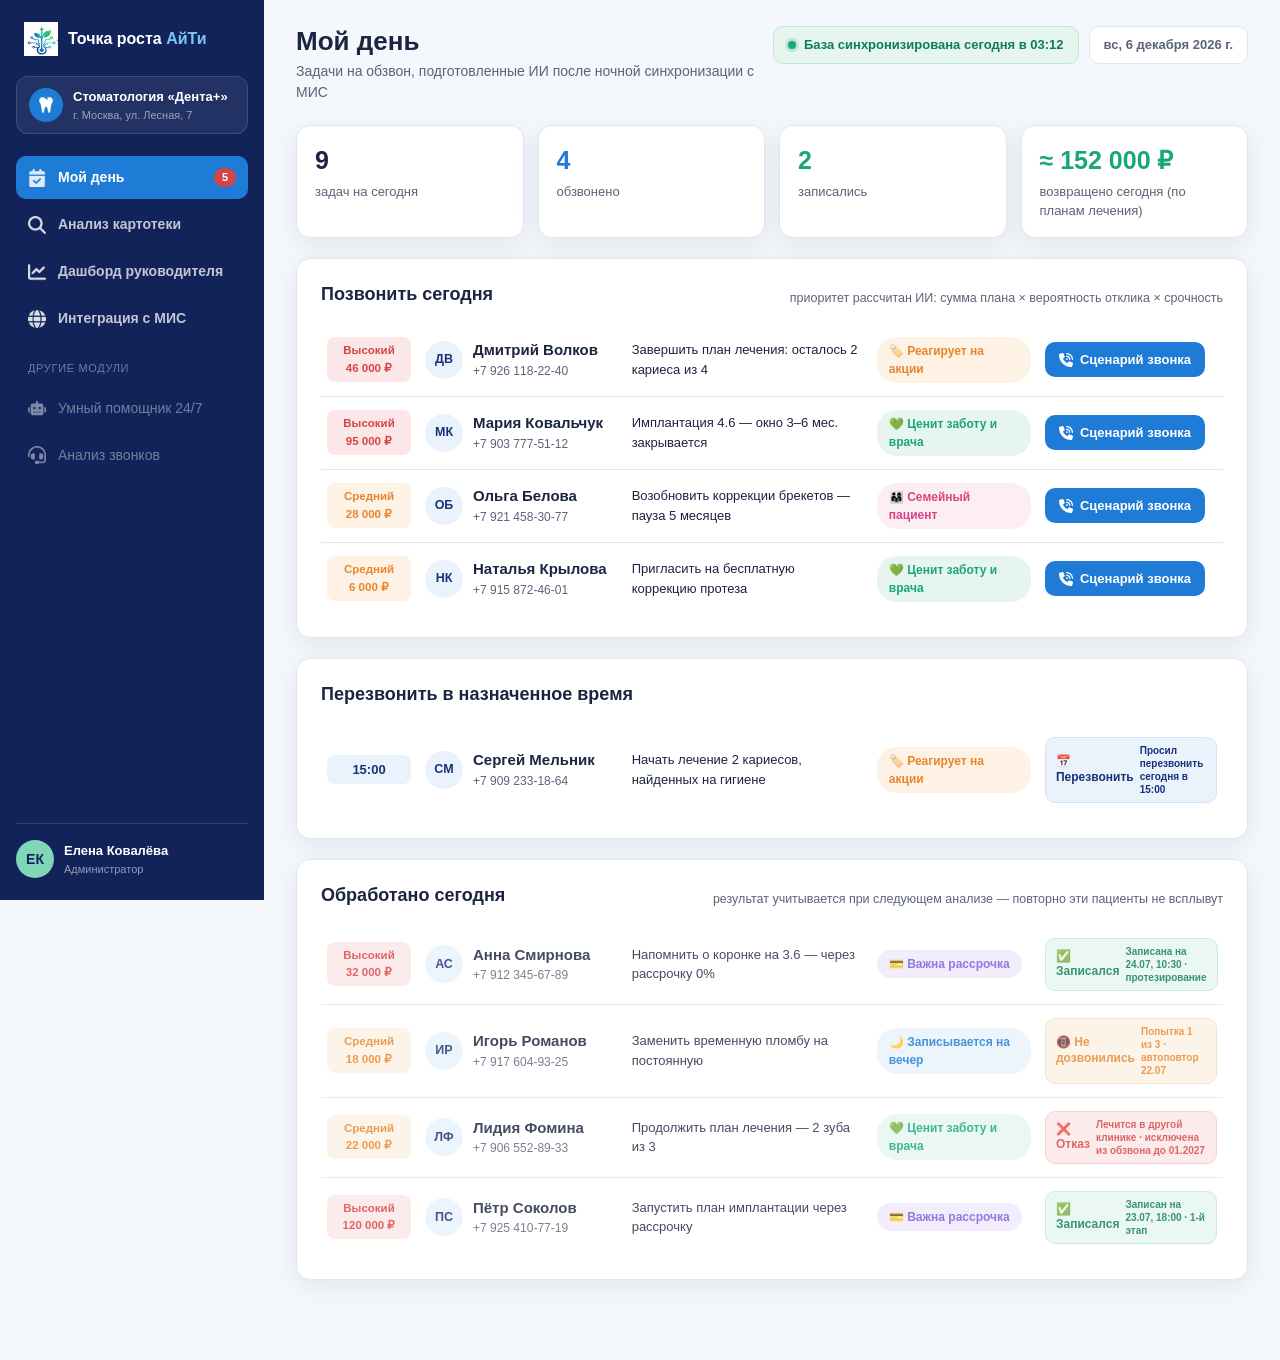
==== app.html @ 170659ac "ИИ-куратор: 4 экрана, сценарий звонка и учёт результатов контакта - «Мой день»: задачи на обзвон для" ====
<!DOCTYPE html>
<html lang="ru">
<head>
<meta charset="UTF-8">
<meta name="viewport" content="width=device-width, initial-scale=1.0">
<title>Точка роста АйТи — ИИ-куратор</title>
<link rel="icon" href="assets/favicon.png">
<link rel="stylesheet" href="css/app.css?v=2">
</head>
<body>

<div class="app">

  <!-- ============ Сайдбар ============ -->
  <aside class="sidebar">
    <div class="side-logo">
      <img src="assets/logo-mark.png" alt="">
      <span>Точка роста <b>АйТи</b></span>
    </div>

    <div class="clinic-chip">
      <span class="clinic-ico"><img src="assets/icons/tooth.png" alt=""></span>
      <div>
        <div class="clinic-name">Стоматология «Дента+»</div>
        <div class="clinic-sub">г. Москва, ул. Лесная, 7</div>
      </div>
    </div>

    <nav class="side-nav">
      <a href="#" class="side-link active" data-screen="day">
        <img src="assets/icons/calendar2.png" alt="">
        <span>Мой день</span>
        <b class="side-count" id="navTaskCount">8</b>
      </a>
      <a href="#" class="side-link" data-screen="analyze">
        <img src="assets/icons/search.png" alt="">
        <span>Анализ картотеки</span>
      </a>
      <a href="#" class="side-link" data-screen="manager">
        <img src="assets/icons/chart.png" alt="">
        <span>Дашборд руководителя</span>
      </a>
      <a href="#" class="side-link" data-screen="integration">
        <img src="assets/icons/globe.png" alt="">
        <span>Интеграция с МИС</span>
      </a>

      <div class="side-divider">Другие модули</div>
      <a href="#" class="side-link side-link-dim">
        <img src="assets/icons/robot.png" alt="">
        <span>Умный помощник 24/7</span>
      </a>
      <a href="#" class="side-link side-link-dim">
        <img src="assets/icons/headset.png" alt="">
        <span>Анализ звонков</span>
      </a>
    </nav>

    <div class="side-user">
      <div class="side-avatar">ЕК</div>
      <div>
        <div class="side-user-name">Елена Ковалёва</div>
        <div class="side-user-role">Администратор</div>
      </div>
    </div>
  </aside>

  <!-- ============ Основная область ============ -->
  <main class="main">

    <!-- ======== ЭКРАН 1. Мой день ======== -->
    <section class="screen" id="screen-day">
      <header class="topbar">
        <div>
          <h1>Мой день</h1>
          <p class="topbar-sub">Задачи на обзвон, подготовленные ИИ после ночной синхронизации с МИС</p>
        </div>
        <div class="topbar-right">
          <div class="sync-chip"><span class="sync-dot"></span>База синхронизирована сегодня в 03:12</div>
          <div class="topbar-date" id="todayLabel"></div>
        </div>
      </header>

      <div class="stats-row">
        <div class="stat-card">
          <div class="stat-num">9</div>
          <div class="stat-label">задач на сегодня</div>
        </div>
        <div class="stat-card stat-blue">
          <div class="stat-num" id="statCalled">4</div>
          <div class="stat-label">обзвонено</div>
        </div>
        <div class="stat-card stat-green">
          <div class="stat-num" id="statBooked">2</div>
          <div class="stat-label">записались</div>
        </div>
        <div class="stat-card stat-green">
          <div class="stat-num" id="statMoney">≈ 152 000 ₽</div>
          <div class="stat-label">возвращено сегодня (по планам лечения)</div>
        </div>
      </div>

      <div class="panel">
        <div class="panel-head panel-head-split">
          <h2>Позвонить сегодня</h2>
          <span class="panel-note">приоритет рассчитан ИИ: сумма плана × вероятность отклика × срочность</span>
        </div>
        <div class="task-list" id="taskListPending"></div>
      </div>

      <div class="panel">
        <div class="panel-head"><h2>Перезвонить в назначенное время</h2></div>
        <div class="task-list" id="taskListCallback"></div>
      </div>

      <div class="panel">
        <div class="panel-head panel-head-split">
          <h2>Обработано сегодня</h2>
          <span class="panel-note">результат учитывается при следующем анализе — повторно эти пациенты не всплывут</span>
        </div>
        <div class="task-list" id="taskListDone"></div>
      </div>
    </section>

    <!-- ======== ЭКРАН 2. Анализ картотеки ======== -->
    <section class="screen hidden" id="screen-analyze">
      <header class="topbar">
        <div>
          <h1>Анализ картотеки</h1>
          <p class="topbar-sub">ИИ получает данные из МИС по API и сам находит, кого вернуть в клинику</p>
        </div>
        <div class="topbar-right">
          <div class="sync-chip"><span class="sync-dot"></span>Синхронизировано в 03:12 · 4 812 пациентов</div>
        </div>
      </header>

      <div class="auto-note">
        <img src="assets/icons/brain.png" alt="">
        <div>
          <b>Автоанализ выполнен сегодня в 03:14</b> — после каждой синхронизации ИИ анализирует базу сам,
          без куратора. Пациенты, с которыми уже связались, исключены из повторного анализа.
        </div>
      </div>

      <!-- ручной анализ за период -->
      <section class="panel period-panel" id="periodPanel">
        <div class="panel-head">
          <h2>Ручной анализ за период</h2>
        </div>
        <div class="period-row">
          <label class="date-field">
            <span>С даты</span>
            <input type="date" id="dateFrom" value="2026-01-01">
          </label>
          <label class="date-field">
            <span>По дату</span>
            <input type="date" id="dateTo" value="2026-06-30">
          </label>
          <div class="preset-row">
            <button class="preset" data-months="1">Месяц</button>
            <button class="preset" data-months="3">Квартал</button>
            <button class="preset active" data-months="6">Полгода</button>
          </div>
          <button class="btn-primary" id="btnAnalyze">
            <img src="assets/icons/brain.png" alt="">
            Проанализировать
          </button>
        </div>
      </section>

      <!-- анимация анализа -->
      <section class="panel analyze-panel hidden" id="analyzePanel">
        <div class="analyze-inner">
          <div class="pulse-ring"><img src="assets/icons/brain.png" alt=""></div>
          <h2>ИИ анализирует картотеку…</h2>
          <div class="progress"><div class="progress-fill" id="progressFill"></div></div>
          <div class="analyze-log" id="analyzeLog"></div>
        </div>
      </section>

      <!-- результаты -->
      <section class="results" id="resultsPanel">
        <div class="stats-row">
          <div class="stat-card">
            <div class="stat-num">248</div>
            <div class="stat-label">пациентов за период</div>
          </div>
          <div class="stat-card stat-green">
            <div class="stat-num">217</div>
            <div class="stat-label">лечение завершено</div>
          </div>
          <div class="stat-card stat-red">
            <div class="stat-num">31</div>
            <div class="stat-label">лечение не закончено</div>
          </div>
          <div class="stat-card stat-blue">
            <div class="stat-num">≈ 1,4 млн ₽</div>
            <div class="stat-label">потенциальная выручка от возврата</div>
          </div>
        </div>

        <div class="panel list-panel">
          <div class="panel-head panel-head-split">
            <div><h2>Пациенты с незаконченным лечением</h2></div>
            <div class="list-tabs">
              <button class="tab active">Требуют возврата <b>31</b></button>
              <button class="tab">В работе <b>4</b></button>
              <button class="tab">Завершили лечение <b>217</b></button>
            </div>
          </div>
          <div class="patient-list" id="patientList"></div>
          <button class="btn-ghost show-more">Показать ещё 22 пациента</button>
        </div>
      </section>
    </section>

    <!-- ======== ЭКРАН 3. Дашборд руководителя ======== -->
    <section class="screen hidden" id="screen-manager">
      <header class="topbar">
        <div>
          <h1>Дашборд руководителя</h1>
          <p class="topbar-sub">Эффективность возврата пациентов — июль 2026</p>
        </div>
        <div class="topbar-right"><div class="topbar-date">июль 2026</div></div>
      </header>

      <div class="stats-row">
        <div class="stat-card stat-green">
          <div class="stat-num">28</div>
          <div class="stat-label">пациентов возвращено за месяц</div>
        </div>
        <div class="stat-card stat-blue">
          <div class="stat-num">1 240 000 ₽</div>
          <div class="stat-label">возвращённая выручка</div>
        </div>
        <div class="stat-card">
          <div class="stat-num">34%</div>
          <div class="stat-label">конверсия обзвона в запись</div>
        </div>
        <div class="stat-card stat-green">
          <div class="stat-num">≈ 93 000 ₽/мес</div>
          <div class="stat-label">экономия на кураторе</div>
        </div>
      </div>

      <div class="two-col">
        <div class="panel">
          <div class="panel-head"><h2>Возвращённая выручка по месяцам, тыс ₽</h2></div>
          <div class="bar-chart" id="revChart"></div>
        </div>
        <div class="panel">
          <div class="panel-head"><h2>Причины отказов</h2></div>
          <div class="hbar-chart" id="refuseChart"></div>
        </div>
      </div>

      <div class="panel">
        <div class="panel-head"><h2>Администраторы</h2></div>
        <table class="admin-table">
          <thead>
            <tr><th>Администратор</th><th>Звонков</th><th>Дозвон</th><th>Записей</th><th>Конверсия</th><th>Возвращённая выручка</th></tr>
          </thead>
          <tbody>
            <tr><td><span class="mini-avatar">ЕК</span>Елена Ковалёва</td><td>96</td><td>71%</td><td>34</td><td>35%</td><td>640 000 ₽</td></tr>
            <tr><td><span class="mini-avatar mini-avatar2">ИС</span>Ирина Соловьёва</td><td>88</td><td>66%</td><td>27</td><td>31%</td><td>600 000 ₽</td></tr>
          </tbody>
        </table>
      </div>

      <div class="economy-banner">
        <div class="economy-title">Экономика: ИИ-куратор вместо куратора в штате</div>
        <div class="economy-cols">
          <div class="economy-col">
            <div class="economy-label">Куратор в штате</div>
            <div class="economy-val">≈ 80–95 тыс ₽/мес</div>
            <div class="economy-sub">+ налоги, обучение, отпуска, контроль качества</div>
          </div>
          <div class="economy-arrow">→</div>
          <div class="economy-col">
            <div class="economy-label">ИИ-куратор «Точка роста»</div>
            <div class="economy-val">включён в подписку</div>
            <div class="economy-sub">анализирует всю базу каждую ночь, не болеет и не увольняется</div>
          </div>
          <div class="economy-total">
            <div class="economy-label">Экономия</div>
            <div class="economy-val big">≈ 1,1 млн ₽/год</div>
          </div>
        </div>
      </div>
    </section>

    <!-- ======== ЭКРАН 4. Интеграция с МИС ======== -->
    <section class="screen hidden" id="screen-integration">
      <header class="topbar">
        <div>
          <h1>Интеграция с МИС</h1>
          <p class="topbar-sub">Система получает данные из базы клиники по API — ничего не нужно вводить вручную</p>
        </div>
      </header>

      <div class="panel">
        <div class="integration-head">
          <div class="int-sys">
            <div class="int-logo">МИС</div>
            <div>
              <div class="int-name">IDENT · подключение по API</div>
              <div class="int-sub">чтение: пациенты, планы лечения, визиты, оплаты, звонки</div>
            </div>
          </div>
          <div class="int-status"><span class="sync-dot"></span>Подключено</div>
          <button class="btn-primary" id="btnSync"><img src="assets/icons/bolt.png" alt="">Синхронизировать сейчас</button>
        </div>

        <div class="int-grid">
          <div class="int-cell"><div class="int-num">4 812</div><div class="int-label">пациентов</div></div>
          <div class="int-cell"><div class="int-num">3 105</div><div class="int-label">планов лечения</div></div>
          <div class="int-cell"><div class="int-num">28 340</div><div class="int-label">визитов</div></div>
          <div class="int-cell"><div class="int-num">21 730</div><div class="int-label">оплат</div></div>
          <div class="int-cell"><div class="int-num">9 480</div><div class="int-label">звонков и обращений</div></div>
        </div>

        <div class="int-settings">
          <div class="int-setting"><b>Расписание синхронизации:</b> ежедневно в 03:00</div>
          <div class="int-setting"><b>Автоанализ после синхронизации:</b> <span class="toggle on">вкл</span></div>
          <div class="int-setting"><b>Хранение данных:</b> сервер клиники, данные не покидают контур</div>
        </div>
      </div>

      <div class="panel">
        <div class="panel-head"><h2>Журнал синхронизаций</h2></div>
        <table class="admin-table log-table">
          <thead><tr><th>Дата</th><th>Результат</th><th>Изменений</th><th>Автоанализ</th></tr></thead>
          <tbody id="syncLog">
            <tr><td>20.07.2026 03:12</td><td><span class="ok-chip">успешно</span></td><td>132 обновления</td><td>12 новых задач</td></tr>
            <tr><td>19.07.2026 03:09</td><td><span class="ok-chip">успешно</span></td><td>97 обновлений</td><td>9 новых задач</td></tr>
            <tr><td>18.07.2026 03:11</td><td><span class="ok-chip">успешно</span></td><td>145 обновлений</td><td>14 новых задач</td></tr>
            <tr><td>17.07.2026 03:08</td><td><span class="ok-chip">успешно</span></td><td>88 обновлений</td><td>7 новых задач</td></tr>
          </tbody>
        </table>
      </div>
    </section>

  </main>

  <!-- ============ Карточка пациента ============ -->
  <div class="drawer-backdrop hidden" id="drawerBackdrop"></div>
  <aside class="drawer hidden" id="drawer">
    <button class="drawer-close" id="drawerClose">✕</button>

    <div class="drawer-head">
      <div class="p-avatar big" id="dAvatar">АС</div>
      <div>
        <h2 id="dName">—</h2>
        <div class="drawer-phone" id="dPhone">—</div>
      </div>
    </div>

    <div class="drawer-section">
      <h3><img src="assets/icons/doc.png" alt="" class="ico-mini">Незаконченное лечение</h3>
      <div class="treat-box" id="dTreat"></div>
    </div>

    <div class="drawer-section">
      <h3><img src="assets/icons/calendar.png" alt="" class="ico-mini">История визитов</h3>
      <ul class="visit-list" id="dVisits"></ul>
    </div>

    <div class="drawer-section">
      <h3><img src="assets/icons/brain.png" alt="" class="ico-mini">Инсайт ИИ: на что реагирует пациент</h3>
      <div class="insight-box" id="dInsight"></div>
    </div>

    <div class="drawer-section">
      <h3><img src="assets/icons/phone.png" alt="" class="ico-mini">Сценарий звонка</h3>
      <div class="script-box" id="dScript"></div>
    </div>

    <div class="drawer-section">
      <h3><img src="assets/icons/check.png" alt="" class="ico-mini">Итог звонка</h3>
      <div class="outcome-box">
        <div class="outcome-btns" id="outcomeBtns">
          <button class="outcome-btn" data-oc="booked">✅ Записался</button>
          <button class="outcome-btn" data-oc="callback">📅 Перезвонить позже</button>
          <button class="outcome-btn" data-oc="noanswer">📵 Не дозвонились</button>
          <button class="outcome-btn" data-oc="refused">❌ Отказ</button>
          <button class="outcome-btn" data-oc="wrong">⚠️ Неверный номер</button>
        </div>
        <textarea class="outcome-comment" id="outcomeComment" rows="2"
          placeholder="Комментарий к звонку — ИИ учтёт его при следующем контакте"></textarea>
        <button class="btn-primary btn-save" id="btnSaveOutcome">Сохранить результат</button>
        <div class="sent-note hidden" id="sentNote">
          <img src="assets/icons/check.png" alt="">
          Результат сохранён. При следующем анализе пациент не будет предложен повторно.
        </div>
      </div>
    </div>
  </aside>

<script src="js/app.js?v=2"></script>
</body>
</html>
---- css/app.css ----
/* ============ Точка роста АйТи — интерфейс приложения (ИИ-куратор) ============ */
:root {
  --navy-deep: #12235a;
  --ink: #1b2440;
  --ink-soft: #5a6478;
  --blue: #1e7bd6;
  --blue-deep: #1a317a;
  --green: #18a67a;
  --mint: #7fd6b8;
  --sky: #7fc4f8;
  --bg: #f4f7fb;
  --tint: #eaf3fc;
  --card: #ffffff;
  --line: #e1e7f0;
  --red: #d64545;
  --red-bg: #fbe7e7;
  --orange: #e8862e;
  --orange-bg: #fdf2e4;
  --violet: #7a5bd6;
  --violet-bg: #efeafc;
  --shadow: 0 6px 24px rgba(18, 35, 90, .08);
  --radius: 14px;
}

* { margin: 0; padding: 0; box-sizing: border-box; }

body {
  font-family: Arial, "Helvetica Neue", Helvetica, sans-serif;
  color: var(--ink);
  background: var(--bg);
  line-height: 1.5;
}

.hidden { display: none !important; }

.app { display: flex; min-height: 100vh; }

/* ---------- Сайдбар ---------- */
.sidebar {
  width: 264px; flex-shrink: 0;
  background: var(--navy-deep);
  color: #fff;
  display: flex; flex-direction: column;
  padding: 22px 16px;
  position: sticky; top: 0; height: 100vh;
}
.side-logo { display: flex; align-items: center; gap: 10px; padding: 0 8px 20px; }
.side-logo img { width: 34px; height: 34px; }
.side-logo span { font-size: 16px; font-weight: 700; }
.side-logo b { color: var(--sky); }

.clinic-chip {
  display: flex; gap: 10px; align-items: center;
  background: rgba(255,255,255,.07);
  border: 1px solid rgba(255,255,255,.12);
  border-radius: 12px; padding: 10px 12px; margin-bottom: 22px;
}
.clinic-ico {
  width: 34px; height: 34px; border-radius: 50%; background: var(--blue);
  display: flex; align-items: center; justify-content: center; flex-shrink: 0;
}
.clinic-ico img { width: 18px; height: 18px; }
.clinic-name { font-size: 13px; font-weight: 700; }
.clinic-sub { font-size: 11px; color: rgba(255,255,255,.55); }

.side-nav { display: flex; flex-direction: column; gap: 4px; flex: 1; }
.side-link {
  display: flex; align-items: center; gap: 12px;
  color: rgba(255,255,255,.75); text-decoration: none;
  font-size: 14px; font-weight: 700;
  padding: 11px 12px; border-radius: 10px;
}
.side-link img { width: 18px; height: 18px; opacity: .85; }
.side-link:hover { background: rgba(255,255,255,.08); color: #fff; }
.side-link.active { background: var(--blue); color: #fff; }
.side-link-dim { opacity: .55; font-weight: 400; }
.side-count {
  margin-left: auto; background: var(--red); color: #fff;
  font-size: 11px; border-radius: 20px; padding: 1px 8px;
}
.side-divider {
  font-size: 11px; text-transform: uppercase; letter-spacing: .06em;
  color: rgba(255,255,255,.4); padding: 16px 12px 6px;
}

.side-user {
  display: flex; align-items: center; gap: 10px;
  border-top: 1px solid rgba(255,255,255,.12);
  padding-top: 16px; margin-top: 16px;
}
.side-avatar {
  width: 38px; height: 38px; border-radius: 50%;
  background: var(--mint); color: var(--navy-deep);
  display: flex; align-items: center; justify-content: center;
  font-weight: 700; font-size: 14px;
}
.side-user-name { font-size: 13px; font-weight: 700; }
.side-user-role { font-size: 11px; color: rgba(255,255,255,.55); }

/* ---------- Основная область ---------- */
.main { flex: 1; padding: 26px 32px 60px; max-width: 1200px; }

.topbar { display: flex; justify-content: space-between; align-items: flex-start; margin-bottom: 22px; gap: 14px; }
.topbar h1 { font-size: 26px; line-height: 1.2; }
.topbar-sub { color: var(--ink-soft); font-size: 14px; margin-top: 4px; }
.topbar-right { display: flex; gap: 10px; align-items: center; flex-shrink: 0; }
.topbar-date {
  background: var(--card); border: 1px solid var(--line); border-radius: 10px;
  padding: 8px 14px; font-size: 13px; font-weight: 700; color: var(--ink-soft);
}
.sync-chip {
  display: flex; align-items: center; gap: 8px;
  background: #e6f6ef; border: 1px solid #bfe6d6; color: #0e7c59;
  border-radius: 10px; padding: 8px 14px; font-size: 13px; font-weight: 700;
}
.sync-dot {
  width: 8px; height: 8px; border-radius: 50%; background: var(--green);
  box-shadow: 0 0 0 3px rgba(24,166,122,.2);
}

.panel {
  background: var(--card); border: 1px solid var(--line);
  border-radius: var(--radius); box-shadow: var(--shadow);
  padding: 22px 24px; margin-bottom: 20px;
}
.panel-head { margin-bottom: 16px; }
.panel-head h2 { font-size: 18px; display: inline-block; }
.panel-head-split { display: flex; justify-content: space-between; align-items: flex-end; flex-wrap: wrap; gap: 12px; }
.panel-note { font-size: 12.5px; color: var(--ink-soft); }

.auto-note {
  display: flex; gap: 12px; align-items: flex-start;
  background: var(--tint); border: 1px solid #cfe4f8; border-radius: var(--radius);
  padding: 14px 18px; margin-bottom: 20px; font-size: 14px;
}
.auto-note img {
  width: 30px; height: 30px; padding: 6px; border-radius: 50%; background: var(--blue); flex-shrink: 0;
}

/* период */
.period-row { display: flex; align-items: flex-end; gap: 16px; flex-wrap: wrap; }
.date-field { display: flex; flex-direction: column; gap: 6px; font-size: 12px; font-weight: 700; color: var(--ink-soft); }
.date-field input {
  font-family: inherit; font-size: 15px; color: var(--ink);
  border: 1px solid var(--line); border-radius: 10px;
  padding: 10px 14px; background: var(--bg);
}
.date-field input:focus { outline: 2px solid var(--sky); }
.preset-row { display: flex; gap: 8px; }
.preset {
  font-family: inherit; font-size: 13px; font-weight: 700;
  border: 1px solid var(--line); background: #fff; color: var(--ink-soft);
  border-radius: 20px; padding: 9px 16px; cursor: pointer;
}
.preset:hover { border-color: var(--blue); color: var(--blue); }
.preset.active { background: var(--tint); border-color: var(--blue); color: var(--blue); }

.btn-primary {
  font-family: inherit; font-size: 15px; font-weight: 700;
  background: var(--blue); color: #fff; border: 0; cursor: pointer;
  border-radius: 10px; padding: 12px 22px;
  display: inline-flex; align-items: center; gap: 10px;
  margin-left: auto;
  transition: background .15s;
}
.btn-primary img { width: 18px; height: 18px; }
.btn-primary:hover { background: var(--blue-deep); }
.btn-ghost {
  font-family: inherit; font-size: 14px; font-weight: 700;
  background: #fff; color: var(--ink); border: 1px solid var(--line);
  border-radius: 10px; padding: 11px 18px; cursor: pointer;
  display: inline-flex; align-items: center; gap: 8px;
}
.btn-ghost img { width: 16px; height: 16px; }
.btn-ghost:hover { border-color: var(--blue); color: var(--blue); }

/* анализ */
.analyze-panel { padding: 40px 24px; }
.analyze-inner { max-width: 560px; margin: 0 auto; text-align: center; }
.pulse-ring {
  width: 74px; height: 74px; margin: 0 auto 18px; border-radius: 50%;
  background: var(--tint); display: flex; align-items: center; justify-content: center;
  animation: pulse 1.4s infinite;
}
.pulse-ring img { width: 36px; height: 36px; }
@keyframes pulse {
  0% { box-shadow: 0 0 0 0 rgba(30,123,214,.35); }
  70% { box-shadow: 0 0 0 22px rgba(30,123,214,0); }
  100% { box-shadow: 0 0 0 0 rgba(30,123,214,0); }
}
.analyze-inner h2 { font-size: 20px; margin-bottom: 18px; }
.progress {
  height: 10px; background: var(--tint); border-radius: 10px; overflow: hidden; margin-bottom: 20px;
}
.progress-fill {
  height: 100%; width: 0%;
  background: linear-gradient(90deg, var(--blue), var(--green));
  border-radius: 10px; transition: width .35s ease;
}
.analyze-log { text-align: left; font-size: 14px; color: var(--ink-soft); min-height: 120px; }
.analyze-log div { padding: 4px 0; opacity: 0; animation: fadeUp .4s forwards; }
.analyze-log div::before { content: "✓ "; color: var(--green); font-weight: 700; }
@keyframes fadeUp { from { opacity: 0; transform: translateY(6px); } to { opacity: 1; transform: none; } }

/* статистика */
.stats-row { display: grid; grid-template-columns: repeat(4, 1fr); gap: 14px; margin-bottom: 20px; }
.stat-card {
  background: var(--card); border: 1px solid var(--line); border-radius: var(--radius);
  box-shadow: var(--shadow); padding: 16px 18px;
}
.stat-num { font-size: 25px; font-weight: 700; }
.stat-label { font-size: 13px; color: var(--ink-soft); margin-top: 2px; }
.stat-green .stat-num { color: var(--green); }
.stat-red .stat-num { color: var(--red); }
.stat-blue .stat-num { color: var(--blue); }

/* список пациентов (анализ) */
.list-tabs { display: flex; gap: 8px; }
.tab {
  font-family: inherit; font-size: 13px; font-weight: 700;
  border: 1px solid var(--line); background: #fff; color: var(--ink-soft);
  border-radius: 20px; padding: 8px 16px; cursor: pointer;
}
.tab b { margin-left: 4px; }
.tab.active { background: var(--red-bg); border-color: var(--red); color: var(--red); }

.list-note {
  font-size: 12.5px; color: var(--ink-soft);
  background: var(--bg); border-radius: 8px;
  padding: 8px 12px; margin-bottom: 6px;
}
.show-more { margin-top: 12px; width: 100%; justify-content: center; }
.patient-list { display: flex; flex-direction: column; }
.patient-row {
  display: grid;
  grid-template-columns: 46px 1.2fr 1.55fr 1.1fr 172px;
  gap: 14px; align-items: center;
  padding: 14px 6px; border-top: 1px solid var(--line);
  opacity: 0; animation: fadeUp .45s forwards;
}
.patient-row:first-child { border-top: 0; }
.p-avatar {
  width: 44px; height: 44px; border-radius: 50%;
  background: var(--tint); color: var(--blue-deep);
  display: flex; align-items: center; justify-content: center;
  font-weight: 700; font-size: 14px;
}
.p-avatar.big { width: 54px; height: 54px; font-size: 17px; }
.p-name { font-weight: 700; font-size: 15px; }
.p-meta { font-size: 12px; color: var(--ink-soft); }
.p-treat { font-size: 13px; color: var(--ink); }
.p-treat b { color: var(--red); }
.insight-chip {
  display: inline-flex; align-items: center; gap: 6px;
  font-size: 12px; font-weight: 700; border-radius: 20px; padding: 5px 12px;
}
.chip-promo   { background: var(--orange-bg); color: var(--orange); }
.chip-credit  { background: var(--violet-bg); color: var(--violet); }
.chip-care    { background: #e6f6ef; color: var(--green); }
.chip-evening { background: var(--tint); color: var(--blue); }
.chip-family  { background: #fdeef3; color: #d64583; }

.p-action {
  font-family: inherit; font-size: 13px; font-weight: 700;
  background: var(--blue); color: #fff; border: 0; cursor: pointer;
  border-radius: 10px; padding: 10px 14px; white-space: nowrap;
  display: inline-flex; align-items: center; gap: 7px;
}
.p-action img { width: 14px; height: 14px; }
.p-action:hover { background: var(--blue-deep); }

/* статусы контакта */
.status-chip {
  display: inline-flex; align-items: center; gap: 6px;
  font-size: 12px; font-weight: 700; border-radius: 10px; padding: 6px 10px;
  line-height: 1.3;
}
.st-booked   { background: #e6f6ef; color: #0e7c59; border: 1px solid #bfe6d6; }
.st-callback { background: var(--tint); color: var(--blue-deep); border: 1px solid #cfe4f8; }
.st-noanswer { background: var(--orange-bg); color: var(--orange); border: 1px solid #f5dcc0; }
.st-refused  { background: var(--red-bg); color: var(--red); border: 1px solid #f3c9c9; }
.st-wrong    { background: #f2f2f2; color: var(--ink-soft); border: 1px solid #ddd; }

/* ---------- Мой день: задачи ---------- */
.task-list { display: flex; flex-direction: column; }
.task-row {
  display: grid;
  grid-template-columns: 84px 1.25fr 1.5fr 1fr 172px;
  gap: 14px; align-items: center;
  padding: 13px 6px; border-top: 1px solid var(--line);
}
.task-row:first-child { border-top: 0; }
.prio {
  font-size: 11.5px; font-weight: 700; text-align: center;
  border-radius: 8px; padding: 5px 8px;
}
.prio-high { background: var(--red-bg); color: var(--red); }
.prio-mid  { background: var(--orange-bg); color: var(--orange); }
.prio-time { background: var(--tint); color: var(--blue-deep); font-size: 13px; }
.task-person { display: flex; gap: 10px; align-items: center; }
.task-person .p-avatar { width: 38px; height: 38px; font-size: 12.5px; flex-shrink: 0; }
.task-reason { font-size: 13px; }
.task-reason b { color: var(--red); }
.task-done-row { opacity: .82; }

/* ---------- Карточка пациента ---------- */
.drawer-backdrop {
  position: fixed; inset: 0; background: rgba(18,35,90,.45); z-index: 90;
}
.drawer {
  position: fixed; top: 0; right: 0; bottom: 0; z-index: 100;
  width: 500px; max-width: 92vw;
  background: #fff; box-shadow: -12px 0 40px rgba(18,35,90,.25);
  padding: 26px 26px 40px; overflow-y: auto;
  animation: slideIn .3s ease;
}
@keyframes slideIn { from { transform: translateX(40px); opacity: 0; } to { transform: none; opacity: 1; } }
.drawer-close {
  position: fixed; top: 16px; right: 16px; z-index: 120;
  width: 34px; height: 34px; border-radius: 50%;
  border: 1px solid var(--line); background: #fff; cursor: pointer;
  font-size: 14px; color: var(--ink-soft);
}
.drawer-close:hover { color: var(--red); border-color: var(--red); }
.drawer-head { display: flex; gap: 14px; align-items: center; margin-bottom: 20px; }
.drawer-head h2 { font-size: 20px; line-height: 1.2; }
.drawer-phone { font-size: 13px; color: var(--ink-soft); margin-top: 2px; }

.drawer-section { margin-bottom: 20px; }
.drawer-section h3 {
  font-size: 14px; margin-bottom: 8px;
  display: flex; align-items: center; gap: 8px;
}
.ico-mini { width: 18px; height: 18px; padding: 3px; border-radius: 50%; background: var(--blue); }

.treat-box {
  background: var(--red-bg); border: 1px solid #f3c9c9; border-radius: 10px;
  padding: 12px 14px; font-size: 13.5px;
}

.visit-list { list-style: none; }
.visit-list li {
  font-size: 13px; padding: 7px 0 7px 18px; position: relative;
  border-bottom: 1px dashed var(--line);
}
.visit-list li::before {
  content: ""; position: absolute; left: 2px; top: 13px;
  width: 7px; height: 7px; border-radius: 50%; background: var(--sky);
}
.visit-list li span { color: var(--ink-soft); }
.visit-list li em { font-style: normal; color: var(--green); font-weight: 700; }

.insight-box {
  background: var(--tint); border: 1px solid #cfe4f8; border-radius: 10px;
  padding: 12px 14px; font-size: 13.5px;
}
.insight-box .insight-chip { margin-bottom: 8px; }
.insight-box p { margin-top: 4px; }
.insight-box p b { color: var(--blue-deep); }

/* сценарий звонка */
.script-box { border: 1px solid var(--line); border-radius: 10px; overflow: hidden; }
.script-step { padding: 11px 14px; border-top: 1px solid var(--line); font-size: 13.5px; }
.script-step:first-child { border-top: 0; }
.script-step-label {
  font-size: 11px; font-weight: 700; text-transform: uppercase; letter-spacing: .05em;
  color: var(--ink-soft); margin-bottom: 3px;
}
.script-step.key { background: #fdf9e8; }
.script-step.key .script-step-label { color: var(--orange); }
.script-obj { margin-top: 6px; padding-left: 12px; border-left: 3px solid var(--line); }
.script-obj b { color: var(--red); font-weight: 700; }
.typing-caret::after { content: "▍"; color: var(--blue); animation: blink .8s infinite; }
@keyframes blink { 50% { opacity: 0; } }

/* итог звонка */
.outcome-box { border: 1px solid var(--line); border-radius: 10px; padding: 14px; }
.outcome-btns { display: flex; flex-wrap: wrap; gap: 8px; margin-bottom: 12px; }
.outcome-btn {
  font-family: inherit; font-size: 13px; font-weight: 700;
  border: 1px solid var(--line); background: #fff; color: var(--ink);
  border-radius: 20px; padding: 8px 14px; cursor: pointer;
}
.outcome-btn:hover { border-color: var(--blue); }
.outcome-btn.selected { background: var(--tint); border-color: var(--blue); color: var(--blue-deep); }
.outcome-comment {
  width: 100%; font-family: inherit; font-size: 13.5px; color: var(--ink);
  border: 1px solid var(--line); border-radius: 10px; padding: 10px 12px;
  resize: vertical; margin-bottom: 12px; background: var(--bg);
}
.outcome-comment:focus { outline: 2px solid var(--sky); }
.btn-save { margin-left: 0; width: 100%; justify-content: center; }

.sent-note {
  margin-top: 14px; background: #e6f6ef; border: 1px solid #bfe6d6;
  color: #0e7c59; font-size: 13.5px; font-weight: 700;
  border-radius: 10px; padding: 11px 14px;
  display: flex; align-items: center; gap: 8px;
  animation: fadeUp .35s forwards;
}
.sent-note img { width: 18px; height: 18px; }

/* ---------- Дашборд руководителя ---------- */
.two-col { display: grid; grid-template-columns: 1.25fr 1fr; gap: 20px; }

.bar-chart {
  display: grid; grid-auto-flow: column; align-items: end; gap: 18px;
  height: 220px; padding: 8px 6px 0;
  border-bottom: 1px solid var(--line);
  position: relative;
}
.bar-col { display: flex; flex-direction: column; align-items: center; justify-content: flex-end; height: 100%; gap: 6px; }
.bar {
  width: 38px; background: var(--blue); border-radius: 4px 4px 0 0;
  position: relative; min-height: 6px;
  transition: opacity .15s;
}
.bar:hover { opacity: .85; }
.bar.bar-current { background: var(--green); }
.bar-val { font-size: 12px; font-weight: 700; color: var(--ink); }
.bar-month { font-size: 12px; color: var(--ink-soft); }

.hbar-chart { display: flex; flex-direction: column; gap: 12px; padding-top: 4px; }
.hbar-row { display: grid; grid-template-columns: 150px 1fr 42px; gap: 10px; align-items: center; font-size: 13px; }
.hbar-track { background: var(--bg); border-radius: 4px; height: 14px; }
.hbar-fill { height: 100%; background: var(--blue); border-radius: 4px; opacity: .75; }
.hbar-val { font-weight: 700; text-align: right; font-size: 12.5px; }

.admin-table { width: 100%; border-collapse: collapse; font-size: 14px; }
.admin-table th {
  text-align: left; font-size: 12px; text-transform: uppercase; letter-spacing: .04em;
  color: var(--ink-soft); padding: 8px 10px; border-bottom: 2px solid var(--line);
}
.admin-table td { padding: 12px 10px; border-bottom: 1px solid var(--line); }
.admin-table tr:last-child td { border-bottom: 0; }
.mini-avatar {
  display: inline-flex; align-items: center; justify-content: center;
  width: 30px; height: 30px; border-radius: 50%; margin-right: 10px;
  background: var(--mint); color: var(--navy-deep); font-size: 11px; font-weight: 700;
  vertical-align: middle;
}
.mini-avatar2 { background: var(--sky); }

.economy-banner {
  background: var(--navy-deep); color: #fff; border-radius: var(--radius);
  padding: 24px 28px; margin-bottom: 20px;
}
.economy-title { font-size: 17px; font-weight: 700; margin-bottom: 16px; }
.economy-cols { display: flex; gap: 24px; align-items: center; flex-wrap: wrap; }
.economy-col { flex: 1; min-width: 200px; }
.economy-label { font-size: 12px; text-transform: uppercase; letter-spacing: .05em; color: rgba(255,255,255,.55); margin-bottom: 4px; }
.economy-val { font-size: 19px; font-weight: 700; }
.economy-val.big { font-size: 26px; color: var(--mint); }
.economy-sub { font-size: 12.5px; color: rgba(255,255,255,.6); margin-top: 4px; }
.economy-arrow { font-size: 26px; color: var(--sky); }
.economy-total {
  background: rgba(255,255,255,.08); border: 1px solid rgba(255,255,255,.15);
  border-radius: 12px; padding: 14px 20px;
}

/* ---------- Интеграция ---------- */
.integration-head { display: flex; align-items: center; gap: 18px; flex-wrap: wrap; margin-bottom: 20px; }
.int-sys { display: flex; gap: 12px; align-items: center; flex: 1; }
.int-logo {
  width: 48px; height: 48px; border-radius: 12px; background: var(--navy-deep); color: #fff;
  display: flex; align-items: center; justify-content: center; font-size: 12px; font-weight: 700;
}
.int-name { font-size: 16px; font-weight: 700; }
.int-sub { font-size: 12.5px; color: var(--ink-soft); }
.int-status {
  display: flex; align-items: center; gap: 8px;
  background: #e6f6ef; border: 1px solid #bfe6d6; color: #0e7c59;
  border-radius: 10px; padding: 9px 16px; font-size: 13.5px; font-weight: 700;
}
.int-grid { display: grid; grid-template-columns: repeat(5, 1fr); gap: 12px; margin-bottom: 18px; }
.int-cell {
  background: var(--bg); border: 1px solid var(--line); border-radius: 10px;
  padding: 12px 14px; text-align: center;
}
.int-num { font-size: 19px; font-weight: 700; color: var(--blue-deep); }
.int-label { font-size: 12px; color: var(--ink-soft); }
.int-settings { display: flex; flex-direction: column; gap: 8px; font-size: 13.5px; }
.toggle {
  display: inline-block; font-size: 12px; font-weight: 700;
  border-radius: 20px; padding: 2px 12px;
}
.toggle.on { background: #e6f6ef; color: #0e7c59; border: 1px solid #bfe6d6; }
.ok-chip {
  background: #e6f6ef; color: #0e7c59; font-size: 12px; font-weight: 700;
  border-radius: 20px; padding: 3px 12px;
}
.log-table td { font-size: 13.5px; }

@media (max-width: 1080px) {
  .two-col { grid-template-columns: 1fr; }
  .int-grid { grid-template-columns: repeat(3, 1fr); }
}
@media (max-width: 980px) {
  .sidebar { display: none; }
  .stats-row { grid-template-columns: repeat(2, 1fr); }
  .patient-row, .task-row { grid-template-columns: 46px 1fr; }
}
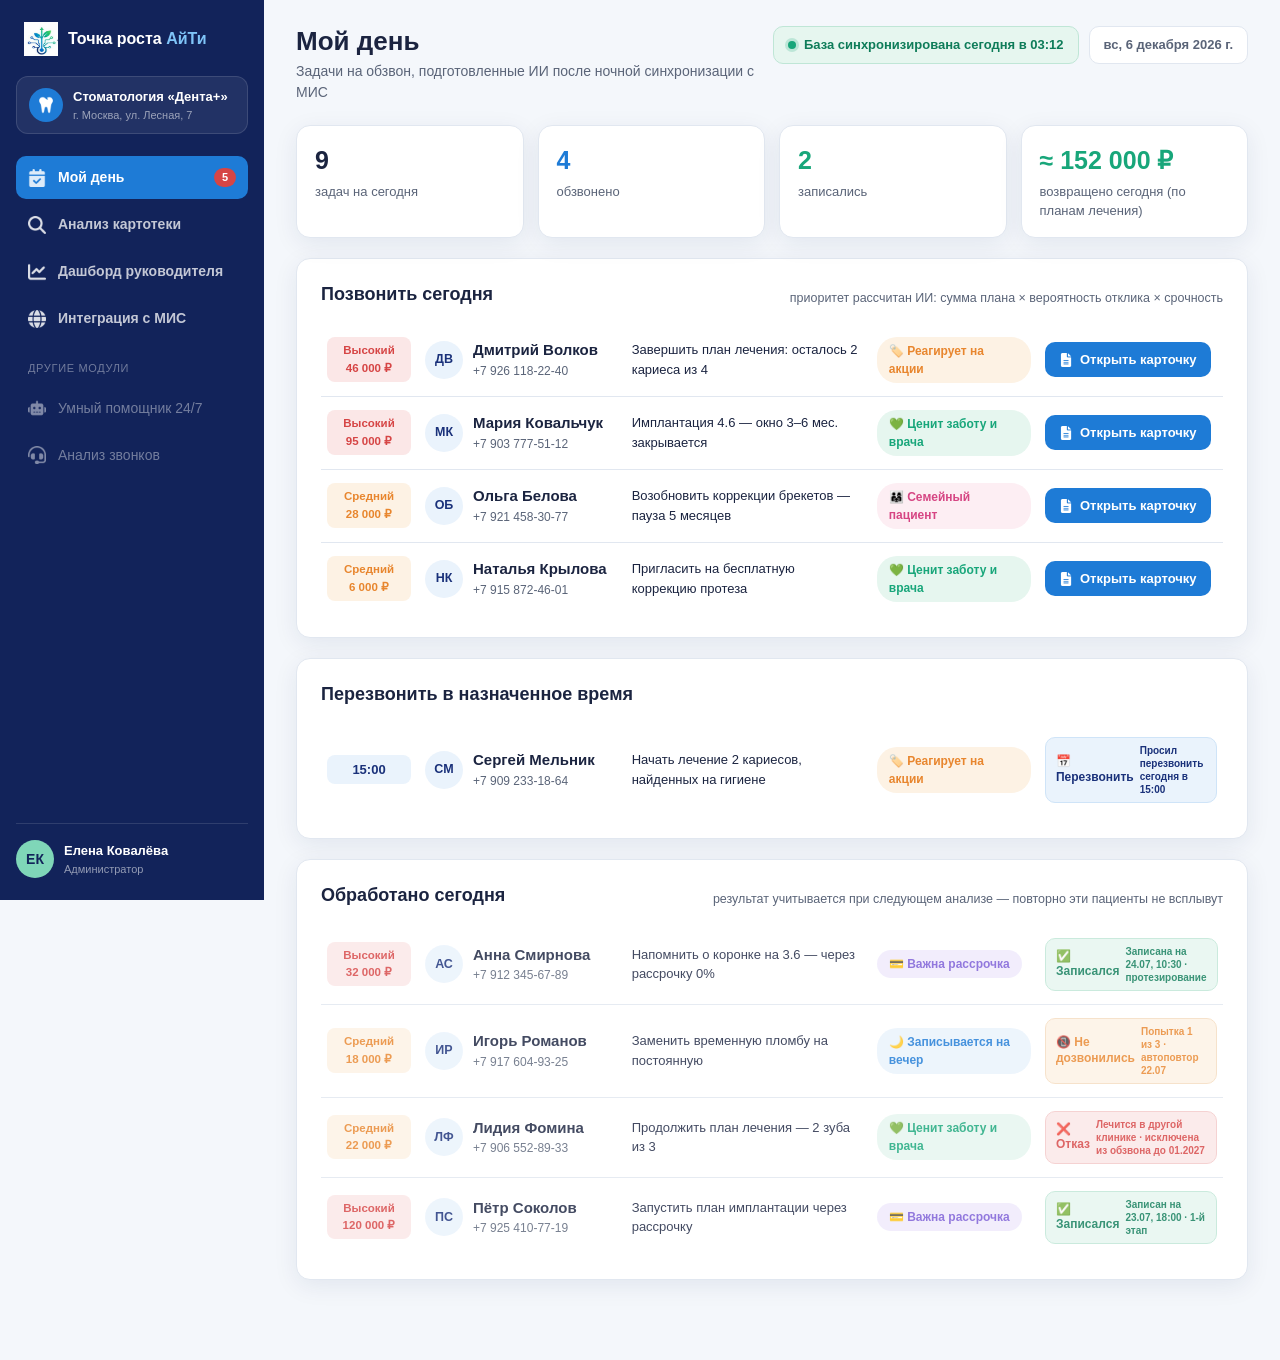
==== commit c91165a5: "Карточка пациента на весь экран + сценарий звонка боковой панелью по воронке - Карточка открывается " ====
--- a/app.html
+++ b/app.html
@@ -342,57 +342,94 @@
 
   </main>
 
-  <!-- ============ Карточка пациента ============ -->
-  <div class="drawer-backdrop hidden" id="drawerBackdrop"></div>
-  <aside class="drawer hidden" id="drawer">
+  <!-- ============ Карточка пациента (на весь экран) ============ -->
+  <div class="pmodal hidden" id="pmodal">
     <button class="drawer-close" id="drawerClose">✕</button>
-
-    <div class="drawer-head">
-      <div class="p-avatar big" id="dAvatar">АС</div>
-      <div>
-        <h2 id="dName">—</h2>
-        <div class="drawer-phone" id="dPhone">—</div>
-      </div>
-    </div>
-
-    <div class="drawer-section">
-      <h3><img src="assets/icons/doc.png" alt="" class="ico-mini">Незаконченное лечение</h3>
-      <div class="treat-box" id="dTreat"></div>
-    </div>
-
-    <div class="drawer-section">
-      <h3><img src="assets/icons/calendar.png" alt="" class="ico-mini">История визитов</h3>
-      <ul class="visit-list" id="dVisits"></ul>
-    </div>
-
-    <div class="drawer-section">
-      <h3><img src="assets/icons/brain.png" alt="" class="ico-mini">Инсайт ИИ: на что реагирует пациент</h3>
-      <div class="insight-box" id="dInsight"></div>
-    </div>
-
-    <div class="drawer-section">
-      <h3><img src="assets/icons/phone.png" alt="" class="ico-mini">Сценарий звонка</h3>
-      <div class="script-box" id="dScript"></div>
-    </div>
-
-    <div class="drawer-section">
-      <h3><img src="assets/icons/check.png" alt="" class="ico-mini">Итог звонка</h3>
-      <div class="outcome-box">
-        <div class="outcome-btns" id="outcomeBtns">
-          <button class="outcome-btn" data-oc="booked">✅ Записался</button>
-          <button class="outcome-btn" data-oc="callback">📅 Перезвонить позже</button>
-          <button class="outcome-btn" data-oc="noanswer">📵 Не дозвонились</button>
-          <button class="outcome-btn" data-oc="refused">❌ Отказ</button>
-          <button class="outcome-btn" data-oc="wrong">⚠️ Неверный номер</button>
-        </div>
-        <textarea class="outcome-comment" id="outcomeComment" rows="2"
-          placeholder="Комментарий к звонку — ИИ учтёт его при следующем контакте"></textarea>
-        <button class="btn-primary btn-save" id="btnSaveOutcome">Сохранить результат</button>
-        <div class="sent-note hidden" id="sentNote">
-          <img src="assets/icons/check.png" alt="">
-          Результат сохранён. При следующем анализе пациент не будет предложен повторно.
-        </div>
-      </div>
+    <div class="pmodal-inner">
+
+      <header class="pmodal-head">
+        <div class="p-avatar big" id="dAvatar">АС</div>
+        <div class="pmodal-title">
+          <h2 id="dName">—</h2>
+          <div class="drawer-phone" id="dPhone">—</div>
+        </div>
+        <div class="pmodal-chip" id="dHeadChip"></div>
+      </header>
+
+      <div class="pmodal-grid">
+        <div class="pmodal-col">
+          <div class="drawer-section">
+            <h3><img src="assets/icons/doc.png" alt="" class="ico-mini">Незаконченное лечение</h3>
+            <div class="treat-box" id="dTreat"></div>
+          </div>
+          <div class="drawer-section">
+            <h3><img src="assets/icons/calendar.png" alt="" class="ico-mini">История визитов</h3>
+            <ul class="visit-list" id="dVisits"></ul>
+          </div>
+          <div class="drawer-section">
+            <h3><img src="assets/icons/brain.png" alt="" class="ico-mini">Инсайт ИИ: на что реагирует пациент</h3>
+            <div class="insight-box" id="dInsight"></div>
+          </div>
+        </div>
+
+        <div class="pmodal-col">
+          <div class="drawer-section">
+            <h3><img src="assets/icons/envelope.png" alt="" class="ico-mini">Персональное сообщение</h3>
+            <div class="msg-box">
+              <div class="msg-text" id="dMessage" contenteditable="true"></div>
+              <div class="msg-hint">Текст можно отредактировать перед отправкой</div>
+            </div>
+            <div class="drawer-actions">
+              <button class="btn-primary btn-wa" id="btnSend">
+                <img src="assets/icons/chat.png" alt="">Отправить в WhatsApp
+              </button>
+              <button class="btn-ghost" id="btnScript">
+                <img src="assets/icons/phone.png" alt="">Сценарий звонка
+              </button>
+              <button class="btn-ghost" id="btnCopy">Копировать</button>
+            </div>
+            <div class="sent-note hidden" id="waNote">
+              <img src="assets/icons/check.png" alt="">Сообщение отправлено в WhatsApp.
+            </div>
+          </div>
+
+          <div class="drawer-section">
+            <h3><img src="assets/icons/check.png" alt="" class="ico-mini">Итог контакта</h3>
+            <div class="outcome-box">
+              <div class="outcome-btns" id="outcomeBtns">
+                <button class="outcome-btn" data-oc="booked">✅ Записался</button>
+                <button class="outcome-btn" data-oc="callback">📅 Перезвонить позже</button>
+                <button class="outcome-btn" data-oc="noanswer">📵 Не дозвонились</button>
+                <button class="outcome-btn" data-oc="refused">❌ Отказ</button>
+                <button class="outcome-btn" data-oc="wrong">⚠️ Неверный номер</button>
+              </div>
+              <textarea class="outcome-comment" id="outcomeComment" rows="2"
+                placeholder="Комментарий — ИИ учтёт его при следующем контакте"></textarea>
+              <button class="btn-primary btn-save" id="btnSaveOutcome">Сохранить результат</button>
+              <div class="sent-note hidden" id="sentNote">
+                <img src="assets/icons/check.png" alt="">
+                Результат сохранён. При следующем анализе пациент не будет предложен повторно.
+              </div>
+            </div>
+          </div>
+        </div>
+      </div>
+
+    </div>
+  </div>
+
+  <!-- ============ Сценарий звонка (боковая панель) ============ -->
+  <div class="script-backdrop hidden" id="scriptBackdrop"></div>
+  <aside class="script-drawer hidden" id="scriptDrawer">
+    <button class="drawer-close script-close" id="scriptClose">✕</button>
+    <div class="script-head">
+      <h2>Сценарий звонка</h2>
+      <div class="script-sub" id="scriptPatient">—</div>
+    </div>
+    <div id="dScript"></div>
+    <div class="script-footnote">
+      Если записать не удалось — зафиксируйте итог в карточке: ИИ учтёт результат
+      и подберёт следующий шаг.
     </div>
   </aside>
 
--- a/css/app.css
+++ b/css/app.css
@@ -303,28 +303,73 @@
 .task-reason b { color: var(--red); }
 .task-done-row { opacity: .82; }
 
-/* ---------- Карточка пациента ---------- */
-.drawer-backdrop {
-  position: fixed; inset: 0; background: rgba(18,35,90,.45); z-index: 90;
-}
-.drawer {
-  position: fixed; top: 0; right: 0; bottom: 0; z-index: 100;
-  width: 500px; max-width: 92vw;
-  background: #fff; box-shadow: -12px 0 40px rgba(18,35,90,.25);
-  padding: 26px 26px 40px; overflow-y: auto;
-  animation: slideIn .3s ease;
+/* ---------- Карточка пациента (на весь экран) ---------- */
+.pmodal {
+  position: fixed; inset: 0; z-index: 100;
+  background: var(--bg); overflow-y: auto;
+  animation: fadeUp .25s ease;
+}
+.pmodal-inner { max-width: 1160px; margin: 0 auto; padding: 26px 32px 60px; }
+.pmodal-head {
+  display: flex; gap: 16px; align-items: center;
+  background: var(--card); border: 1px solid var(--line); border-radius: var(--radius);
+  box-shadow: var(--shadow); padding: 18px 22px; margin-bottom: 20px;
+}
+.pmodal-title { flex: 1; }
+.pmodal-head h2 { font-size: 22px; line-height: 1.2; }
+.pmodal-chip { margin-right: 40px; }
+.pmodal-grid { display: grid; grid-template-columns: 1fr 1fr; gap: 20px; align-items: start; }
+.pmodal-col .drawer-section {
+  background: var(--card); border: 1px solid var(--line); border-radius: var(--radius);
+  box-shadow: var(--shadow); padding: 18px 20px;
 }
 @keyframes slideIn { from { transform: translateX(40px); opacity: 0; } to { transform: none; opacity: 1; } }
 .drawer-close {
-  position: fixed; top: 16px; right: 16px; z-index: 120;
-  width: 34px; height: 34px; border-radius: 50%;
+  position: fixed; top: 16px; right: 16px; z-index: 140;
+  width: 36px; height: 36px; border-radius: 50%;
   border: 1px solid var(--line); background: #fff; cursor: pointer;
   font-size: 14px; color: var(--ink-soft);
+  box-shadow: var(--shadow);
 }
 .drawer-close:hover { color: var(--red); border-color: var(--red); }
-.drawer-head { display: flex; gap: 14px; align-items: center; margin-bottom: 20px; }
-.drawer-head h2 { font-size: 20px; line-height: 1.2; }
 .drawer-phone { font-size: 13px; color: var(--ink-soft); margin-top: 2px; }
+
+/* сообщение */
+.msg-box { border: 1px solid var(--line); border-radius: 10px; overflow: hidden; }
+.msg-text {
+  padding: 14px; font-size: 14px; min-height: 130px; line-height: 1.6;
+  outline: none; white-space: pre-wrap;
+}
+.msg-text:focus { background: #fbfdff; }
+.msg-text mark { background: #fdf2c9; border-radius: 3px; padding: 0 2px; }
+.msg-hint {
+  background: var(--bg); border-top: 1px solid var(--line);
+  font-size: 11.5px; color: var(--ink-soft); padding: 7px 14px;
+}
+.drawer-actions { display: flex; gap: 10px; margin-top: 14px; flex-wrap: wrap; }
+.drawer-actions .btn-primary { margin-left: 0; font-size: 14px; padding: 11px 18px; }
+.btn-wa { background: var(--green); }
+.btn-wa:hover { background: #128e67; }
+
+/* ---------- Сценарий звонка: боковая панель ---------- */
+.script-backdrop {
+  position: fixed; inset: 0; background: rgba(18,35,90,.45); z-index: 110;
+}
+.script-drawer {
+  position: fixed; top: 0; right: 0; bottom: 0; z-index: 120;
+  width: 520px; max-width: 94vw;
+  background: #fff; box-shadow: -12px 0 40px rgba(18,35,90,.3);
+  padding: 24px 24px 40px; overflow-y: auto;
+  animation: slideIn .3s ease;
+}
+.script-close { position: fixed; z-index: 140; }
+.script-head { margin-bottom: 16px; }
+.script-head h2 { font-size: 20px; }
+.script-sub { font-size: 13px; color: var(--ink-soft); margin-top: 2px; }
+.script-footnote {
+  margin-top: 16px; font-size: 12.5px; color: var(--ink-soft);
+  background: var(--bg); border-radius: 10px; padding: 10px 14px;
+}
 
 .drawer-section { margin-bottom: 20px; }
 .drawer-section h3 {
@@ -358,17 +403,36 @@
 .insight-box p { margin-top: 4px; }
 .insight-box p b { color: var(--blue-deep); }
 
-/* сценарий звонка */
-.script-box { border: 1px solid var(--line); border-radius: 10px; overflow: hidden; }
-.script-step { padding: 11px 14px; border-top: 1px solid var(--line); font-size: 13.5px; }
-.script-step:first-child { border-top: 0; }
-.script-step-label {
+/* сценарий звонка: воронка */
+.funnel-step { display: flex; gap: 14px; position: relative; padding-bottom: 18px; }
+.funnel-step::before {
+  content: ""; position: absolute; left: 15px; top: 34px; bottom: 0;
+  width: 2px; background: var(--line);
+}
+.funnel-step:last-child { padding-bottom: 0; }
+.funnel-step:last-child::before { display: none; }
+.funnel-num {
+  width: 32px; height: 32px; border-radius: 50%; flex-shrink: 0;
+  background: var(--tint); color: var(--blue-deep);
+  display: flex; align-items: center; justify-content: center;
+  font-size: 14px; font-weight: 700; position: relative; z-index: 1;
+}
+.funnel-step.key .funnel-num { background: var(--orange); color: #fff; }
+.funnel-step.close-step .funnel-num { background: var(--green); color: #fff; }
+.funnel-body { flex: 1; padding-top: 4px; }
+.funnel-label {
   font-size: 11px; font-weight: 700; text-transform: uppercase; letter-spacing: .05em;
-  color: var(--ink-soft); margin-bottom: 3px;
-}
-.script-step.key { background: #fdf9e8; }
-.script-step.key .script-step-label { color: var(--orange); }
-.script-obj { margin-top: 6px; padding-left: 12px; border-left: 3px solid var(--line); }
+  color: var(--ink-soft); margin-bottom: 4px;
+}
+.funnel-step.key .funnel-label { color: var(--orange); }
+.funnel-step.close-step .funnel-label { color: var(--green); }
+.funnel-text { font-size: 13.5px; }
+.funnel-text mark { background: #fdf2c9; border-radius: 3px; padding: 0 2px; }
+.funnel-goal { font-size: 12px; color: var(--ink-soft); margin-top: 4px; }
+.script-obj {
+  margin-top: 8px; padding: 8px 12px; font-size: 13px;
+  background: var(--bg); border-left: 3px solid var(--sky); border-radius: 0 8px 8px 0;
+}
 .script-obj b { color: var(--red); font-weight: 700; }
 .typing-caret::after { content: "▍"; color: var(--blue); animation: blink .8s infinite; }
 @keyframes blink { 50% { opacity: 0; } }
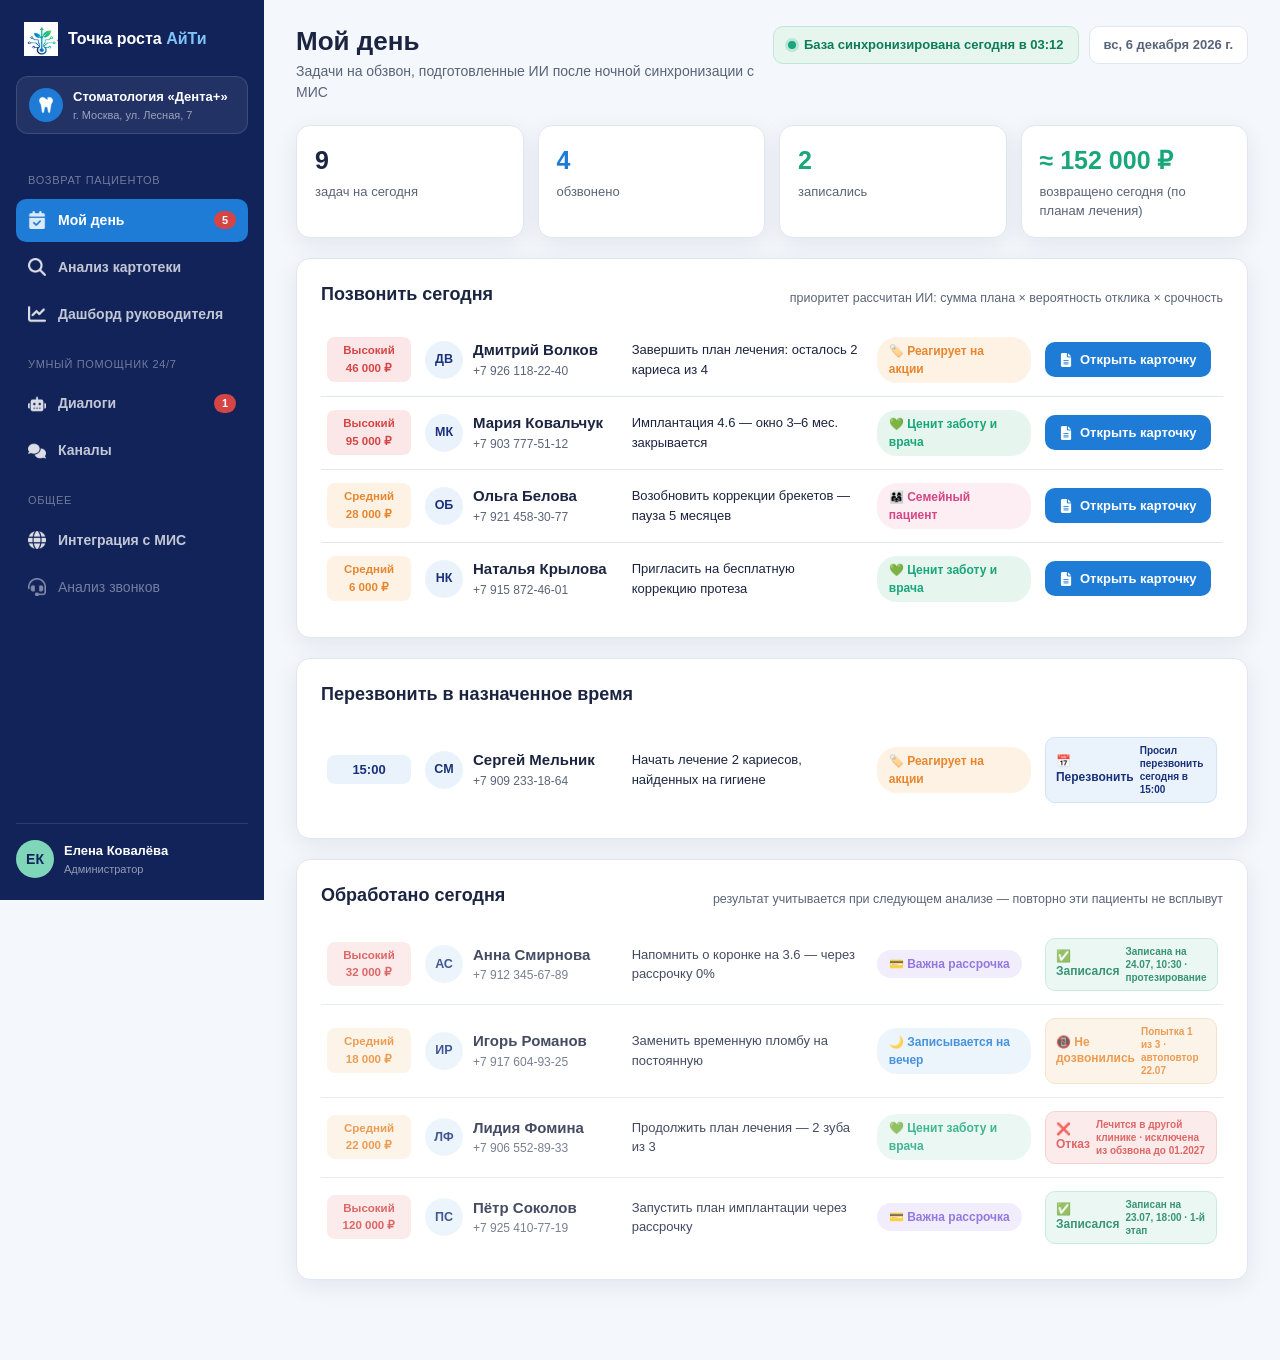
==== commit 7c1622a4: "Модуль «Умный помощник 24/7»: инбокс диалогов + экран каналов - Экран «Диалоги»: список переписок из" ====
--- a/app.html
+++ b/app.html
@@ -27,6 +27,7 @@
     </div>
 
     <nav class="side-nav">
+      <div class="side-divider">Возврат пациентов</div>
       <a href="#" class="side-link active" data-screen="day">
         <img src="assets/icons/calendar2.png" alt="">
         <span>Мой день</span>
@@ -40,15 +41,22 @@
         <img src="assets/icons/chart.png" alt="">
         <span>Дашборд руководителя</span>
       </a>
+
+      <div class="side-divider">Умный помощник 24/7</div>
+      <a href="#" class="side-link" data-screen="assistant">
+        <img src="assets/icons/robot.png" alt="">
+        <span>Диалоги</span>
+        <b class="side-count" id="navDialogCount">1</b>
+      </a>
+      <a href="#" class="side-link" data-screen="channels">
+        <img src="assets/icons/chat.png" alt="">
+        <span>Каналы</span>
+      </a>
+
+      <div class="side-divider">Общее</div>
       <a href="#" class="side-link" data-screen="integration">
         <img src="assets/icons/globe.png" alt="">
         <span>Интеграция с МИС</span>
-      </a>
-
-      <div class="side-divider">Другие модули</div>
-      <a href="#" class="side-link side-link-dim">
-        <img src="assets/icons/robot.png" alt="">
-        <span>Умный помощник 24/7</span>
       </a>
       <a href="#" class="side-link side-link-dim">
         <img src="assets/icons/headset.png" alt="">
@@ -342,6 +350,114 @@
 
   </main>
 
+    <!-- ======== ЭКРАН 5. Умный помощник: диалоги ======== -->
+    <section class="screen hidden" id="screen-assistant">
+      <header class="topbar">
+        <div>
+          <h1>Умный помощник 24/7</h1>
+          <p class="topbar-sub">ИИ-бот отвечает пациентам в Telegram, MAX и на сайте, сам записывает в МИС, а сложные вопросы передаёт администратору</p>
+        </div>
+        <div class="topbar-right">
+          <div class="sync-chip"><span class="sync-dot"></span>Бот на связи · среднее время ответа 4 сек</div>
+        </div>
+      </header>
+
+      <div class="inbox">
+        <!-- список диалогов -->
+        <div class="inbox-col dialog-list-col">
+          <div class="inbox-tabs">
+            <button class="itab active" data-filter="all">Все</button>
+            <button class="itab" data-filter="need-admin">Нужен админ <b>1</b></button>
+            <button class="itab" data-filter="bot">Ведёт бот</button>
+          </div>
+          <div class="dialog-list" id="dialogList"></div>
+        </div>
+
+        <!-- активный чат -->
+        <div class="inbox-col chat-col">
+          <div class="chat-head" id="chatHead"></div>
+          <div class="chat-body" id="chatBody"></div>
+          <div class="chat-foot" id="chatFoot"></div>
+        </div>
+
+        <!-- карточка пациента из МИС -->
+        <div class="inbox-col chat-card-col" id="chatCard"></div>
+      </div>
+    </section>
+
+    <!-- ======== ЭКРАН 6. Каналы ======== -->
+    <section class="screen hidden" id="screen-channels">
+      <header class="topbar">
+        <div>
+          <h1>Каналы</h1>
+          <p class="topbar-sub">Где бот общается с пациентами. Подключение — в один клик, все диалоги стекаются в общий инбокс</p>
+        </div>
+      </header>
+
+      <div class="channel-grid">
+        <div class="channel-card">
+          <div class="channel-top">
+            <span class="ch-badge ch-tg">Telegram</span>
+            <span class="ch-status"><span class="sync-dot"></span>Подключён</span>
+          </div>
+          <div class="channel-handle">@denta_plus_bot</div>
+          <div class="channel-stats">
+            <div><b>34</b><span>диалога / мес</span></div>
+            <div><b>21</b><span>записи создано</span></div>
+            <div><b>4 сек</b><span>ответ бота</span></div>
+          </div>
+          <button class="btn-ghost channel-btn">Настроить</button>
+        </div>
+
+        <div class="channel-card">
+          <div class="channel-top">
+            <span class="ch-badge ch-max">MAX</span>
+            <span class="ch-status"><span class="sync-dot"></span>Подключён</span>
+          </div>
+          <div class="channel-handle">Стоматология «Дента+»</div>
+          <div class="channel-stats">
+            <div><b>12</b><span>диалогов / мес</span></div>
+            <div><b>7</b><span>записей создано</span></div>
+            <div><b>5 сек</b><span>ответ бота</span></div>
+          </div>
+          <button class="btn-ghost channel-btn">Настроить</button>
+        </div>
+
+        <div class="channel-card">
+          <div class="channel-top">
+            <span class="ch-badge ch-web">Сайт</span>
+            <span class="ch-status"><span class="sync-dot"></span>Подключён</span>
+          </div>
+          <div class="channel-handle">Виджет на denta-plus.ru</div>
+          <div class="channel-stats">
+            <div><b>21</b><span>диалог / мес</span></div>
+            <div><b>9</b><span>записей создано</span></div>
+            <div><b>3 сек</b><span>ответ бота</span></div>
+          </div>
+          <button class="btn-ghost channel-btn">Настроить</button>
+        </div>
+
+        <div class="channel-card channel-add">
+          <div class="channel-add-inner">
+            <div class="channel-add-plus">+</div>
+            <div class="channel-add-title">Добавить канал</div>
+            <div class="channel-add-sub">WhatsApp, ВКонтакте, Авито — скоро</div>
+          </div>
+        </div>
+      </div>
+
+      <div class="panel">
+        <div class="panel-head"><h2>Поведение бота</h2></div>
+        <div class="bot-settings">
+          <div class="bot-set"><span>Часы работы бота</span><b>Круглосуточно, без выходных</b></div>
+          <div class="bot-set"><span>Запись в МИС</span><b class="toggle on">включена</b></div>
+          <div class="bot-set"><span>Передавать администратору</span><b>Сложные медицинские вопросы, жалобы, запрос пациента</b></div>
+          <div class="bot-set"><span>Рабочие часы администраторов</span><b>09:00–21:00 (вне часов бот принимает заявку)</b></div>
+          <div class="bot-set"><span>Тон общения</span><b>Дружелюбный, на «вы», с эмодзи</b></div>
+        </div>
+      </div>
+    </section>
+
   <!-- ============ Карточка пациента (на весь экран) ============ -->
   <div class="pmodal hidden" id="pmodal">
     <button class="drawer-close" id="drawerClose">✕</button>
@@ -380,16 +496,10 @@
               <div class="msg-hint">Текст можно отредактировать перед отправкой</div>
             </div>
             <div class="drawer-actions">
-              <button class="btn-primary btn-wa" id="btnSend">
-                <img src="assets/icons/chat.png" alt="">Отправить в WhatsApp
-              </button>
-              <button class="btn-ghost" id="btnScript">
+              <button class="btn-primary" id="btnScript">
                 <img src="assets/icons/phone.png" alt="">Сценарий звонка
               </button>
               <button class="btn-ghost" id="btnCopy">Копировать</button>
-            </div>
-            <div class="sent-note hidden" id="waNote">
-              <img src="assets/icons/check.png" alt="">Сообщение отправлено в WhatsApp.
             </div>
           </div>
 
--- a/css/app.css
+++ b/css/app.css
@@ -555,9 +555,212 @@
 }
 .log-table td { font-size: 13.5px; }
 
+/* ---------- Умный помощник: инбокс ---------- */
+.inbox {
+  display: grid; grid-template-columns: 322px 1fr 300px; gap: 16px;
+  height: calc(100vh - 190px); min-height: 540px;
+}
+.inbox-col {
+  background: var(--card); border: 1px solid var(--line);
+  border-radius: var(--radius); box-shadow: var(--shadow);
+  display: flex; flex-direction: column; overflow: hidden;
+}
+
+/* каналы-бейджи */
+.ch-badge {
+  display: inline-flex; align-items: center;
+  font-size: 11px; font-weight: 700; border-radius: 6px; padding: 2px 8px;
+}
+.ch-tg  { background: #e3f2fd; color: #1c8adb; }
+.ch-max { background: #efeafc; color: #7a5bd6; }
+.ch-web { background: #e6f6ef; color: #0e7c59; }
+
+/* вкладки инбокса */
+.inbox-tabs { display: flex; gap: 6px; padding: 12px; border-bottom: 1px solid var(--line); }
+.itab {
+  font-family: inherit; font-size: 12.5px; font-weight: 700;
+  border: 1px solid var(--line); background: #fff; color: var(--ink-soft);
+  border-radius: 20px; padding: 6px 12px; cursor: pointer;
+}
+.itab b { margin-left: 3px; color: var(--red); }
+.itab.active { background: var(--tint); border-color: var(--blue); color: var(--blue-deep); }
+
+/* список диалогов */
+.dialog-list { overflow-y: auto; flex: 1; }
+.dialog-item {
+  display: grid; grid-template-columns: 40px 1fr auto; gap: 10px;
+  padding: 12px 14px; border-bottom: 1px solid var(--line); cursor: pointer;
+  position: relative;
+}
+.dialog-item:hover { background: var(--bg); }
+.dialog-item.active { background: var(--tint); }
+.dialog-item.active::before {
+  content: ""; position: absolute; left: 0; top: 0; bottom: 0; width: 3px; background: var(--blue);
+}
+.di-avatar {
+  width: 40px; height: 40px; border-radius: 50%;
+  background: var(--tint); color: var(--blue-deep);
+  display: flex; align-items: center; justify-content: center;
+  font-weight: 700; font-size: 13px;
+}
+.di-avatar.unknown { background: #f2f2f2; color: #9aa3b2; }
+.di-main { min-width: 0; }
+.di-name { font-size: 13.5px; font-weight: 700; display: flex; align-items: center; gap: 6px; }
+.di-preview {
+  font-size: 12px; color: var(--ink-soft); margin-top: 3px;
+  white-space: nowrap; overflow: hidden; text-overflow: ellipsis; max-width: 175px;
+}
+.di-right { text-align: right; display: flex; flex-direction: column; align-items: flex-end; gap: 6px; }
+.di-time { font-size: 11px; color: var(--ink-soft); }
+.di-status {
+  font-size: 10.5px; font-weight: 700; border-radius: 20px; padding: 2px 8px; white-space: nowrap;
+}
+.ds-bot    { background: var(--tint); color: var(--blue); }
+.ds-booked { background: #e6f6ef; color: #0e7c59; }
+.ds-need   { background: var(--red-bg); color: var(--red); }
+.ds-taken  { background: var(--orange-bg); color: var(--orange); }
+.ds-closed { background: #f2f2f2; color: var(--ink-soft); }
+.di-unread {
+  width: 8px; height: 8px; border-radius: 50%; background: var(--red);
+  position: absolute; top: 14px; right: 14px;
+}
+
+/* чат */
+.chat-head {
+  display: flex; align-items: center; gap: 12px;
+  padding: 14px 18px; border-bottom: 1px solid var(--line);
+}
+.chat-head .di-avatar { width: 42px; height: 42px; }
+.chat-head-main { flex: 1; }
+.chat-head-name { font-size: 15px; font-weight: 700; display: flex; align-items: center; gap: 8px; }
+.chat-head-sub { font-size: 12px; color: var(--ink-soft); margin-top: 2px; }
+
+.chat-body {
+  flex: 1; overflow-y: auto; padding: 18px;
+  display: flex; flex-direction: column; gap: 12px;
+  background: var(--bg);
+}
+.msg { max-width: 78%; }
+.msg-in  { align-self: flex-start; }
+.msg-out { align-self: flex-end; }
+.msg-who { font-size: 11px; font-weight: 700; color: var(--ink-soft); margin-bottom: 3px; padding: 0 4px; }
+.msg-out .msg-who { text-align: right; }
+.msg-bubble { padding: 10px 14px; border-radius: 14px; font-size: 13.5px; line-height: 1.5; }
+.msg-in .msg-bubble  { background: #fff; border: 1px solid var(--line); border-bottom-left-radius: 4px; }
+.msg-out.bot .msg-bubble   { background: var(--tint); border: 1px solid #cfe4f8; border-bottom-right-radius: 4px; }
+.msg-out.admin .msg-bubble { background: #e6f6ef; border: 1px solid #bfe6d6; border-bottom-right-radius: 4px; }
+.msg-time { font-size: 10.5px; color: var(--ink-soft); margin-top: 3px; padding: 0 4px; }
+.msg-out .msg-time { text-align: right; }
+
+.msg-system {
+  align-self: center; text-align: center; max-width: 88%;
+  font-size: 12px; font-weight: 600; border-radius: 10px; padding: 8px 14px;
+}
+.sys-booked { background: #e6f6ef; color: #0e7c59; border: 1px solid #bfe6d6; }
+.sys-need   { background: var(--red-bg); color: var(--red); border: 1px solid #f3c9c9; }
+.sys-taken  { background: var(--orange-bg); color: var(--orange); border: 1px solid #f5dcc0; }
+
+/* низ чата */
+.chat-foot { border-top: 1px solid var(--line); padding: 14px 16px; }
+.takeover-bar { display: flex; align-items: center; justify-content: space-between; gap: 12px; }
+.takeover-note { font-size: 13px; color: var(--ink-soft); }
+.takeover-note b { color: var(--ink); }
+.btn-takeover {
+  font-family: inherit; font-size: 14px; font-weight: 700;
+  background: var(--blue); color: #fff; border: 0; cursor: pointer;
+  border-radius: 10px; padding: 11px 20px; white-space: nowrap;
+  display: inline-flex; align-items: center; gap: 8px;
+}
+.btn-takeover:hover { background: var(--blue-deep); }
+.btn-takeover.urgent { background: var(--red); }
+.btn-takeover.urgent:hover { background: #b83a3a; }
+
+.admin-input { display: flex; gap: 10px; align-items: center; }
+.admin-input input {
+  flex: 1; font-family: inherit; font-size: 14px; color: var(--ink);
+  border: 1px solid var(--line); border-radius: 10px; padding: 11px 14px; background: var(--bg);
+}
+.admin-input input:focus { outline: 2px solid var(--sky); }
+.admin-input button {
+  font-family: inherit; font-size: 14px; font-weight: 700;
+  background: var(--green); color: #fff; border: 0; cursor: pointer;
+  border-radius: 10px; padding: 11px 18px;
+}
+.admin-badge {
+  font-size: 12px; color: var(--green); font-weight: 700; margin-bottom: 8px;
+  display: flex; align-items: center; gap: 6px;
+}
+
+/* карточка пациента справа */
+.chat-card-col { padding: 0; }
+.cc-scroll { overflow-y: auto; padding: 18px; }
+.cc-head { display: flex; gap: 12px; align-items: center; margin-bottom: 14px; }
+.cc-head .di-avatar { width: 46px; height: 46px; font-size: 15px; }
+.cc-name { font-size: 15px; font-weight: 700; }
+.cc-sub { font-size: 12px; color: var(--ink-soft); margin-top: 2px; }
+.cc-mis {
+  display: inline-flex; align-items: center; gap: 5px; margin-bottom: 14px;
+  font-size: 11px; font-weight: 700; border-radius: 20px; padding: 3px 10px;
+}
+.cc-mis.found { background: #e6f6ef; color: #0e7c59; }
+.cc-mis.new   { background: var(--orange-bg); color: var(--orange); }
+.cc-block { border-top: 1px solid var(--line); padding: 12px 0; }
+.cc-block:last-of-type { border-bottom: 1px solid var(--line); margin-bottom: 14px; }
+.cc-label { font-size: 11px; text-transform: uppercase; letter-spacing: .04em; color: var(--ink-soft); margin-bottom: 6px; }
+.cc-treat { font-size: 13px; }
+.cc-treat b { color: var(--red); }
+.cc-next {
+  background: var(--tint); border: 1px solid #cfe4f8; border-radius: 10px;
+  padding: 10px 12px; font-size: 13px;
+}
+.cc-next b { color: var(--blue-deep); }
+.cc-hist { list-style: none; font-size: 12.5px; }
+.cc-hist li { padding: 5px 0; border-bottom: 1px dashed var(--line); }
+.cc-hist li:last-child { border-bottom: 0; }
+.cc-hist span { color: var(--ink-soft); }
+.cc-open { width: 100%; justify-content: center; margin-top: 4px; }
+.cc-newnote { font-size: 13px; color: var(--ink-soft); line-height: 1.5; }
+
+/* ---------- Каналы ---------- */
+.channel-grid { display: grid; grid-template-columns: repeat(2, 1fr); gap: 16px; margin-bottom: 20px; }
+.channel-card {
+  background: var(--card); border: 1px solid var(--line);
+  border-radius: var(--radius); box-shadow: var(--shadow); padding: 20px 22px;
+}
+.channel-top { display: flex; align-items: center; justify-content: space-between; margin-bottom: 12px; }
+.channel-top .ch-badge { font-size: 13px; padding: 4px 12px; }
+.ch-status { display: flex; align-items: center; gap: 7px; font-size: 12.5px; font-weight: 700; color: #0e7c59; }
+.channel-handle { font-size: 14px; font-weight: 700; margin-bottom: 14px; }
+.channel-stats { display: flex; gap: 22px; margin-bottom: 16px; }
+.channel-stats div { display: flex; flex-direction: column; }
+.channel-stats b { font-size: 19px; }
+.channel-stats span { font-size: 11.5px; color: var(--ink-soft); }
+.channel-btn { width: 100%; justify-content: center; }
+.channel-add { border-style: dashed; display: flex; align-items: center; justify-content: center; min-height: 180px; }
+.channel-add-inner { text-align: center; color: var(--ink-soft); }
+.channel-add-plus {
+  width: 46px; height: 46px; border-radius: 50%; margin: 0 auto 10px;
+  background: var(--tint); color: var(--blue); font-size: 26px;
+  display: flex; align-items: center; justify-content: center;
+}
+.channel-add-title { font-size: 15px; font-weight: 700; color: var(--ink); }
+.channel-add-sub { font-size: 12.5px; margin-top: 4px; }
+
+.bot-settings { display: flex; flex-direction: column; }
+.bot-set {
+  display: flex; justify-content: space-between; gap: 16px; align-items: center;
+  padding: 12px 0; border-top: 1px solid var(--line); font-size: 14px;
+}
+.bot-set:first-child { border-top: 0; }
+.bot-set > span { color: var(--ink-soft); }
+.bot-set > b { text-align: right; }
+
 @media (max-width: 1080px) {
   .two-col { grid-template-columns: 1fr; }
   .int-grid { grid-template-columns: repeat(3, 1fr); }
+  .inbox { grid-template-columns: 280px 1fr; }
+  .chat-card-col { display: none; }
+  .channel-grid { grid-template-columns: 1fr; }
 }
 @media (max-width: 980px) {
   .sidebar { display: none; }
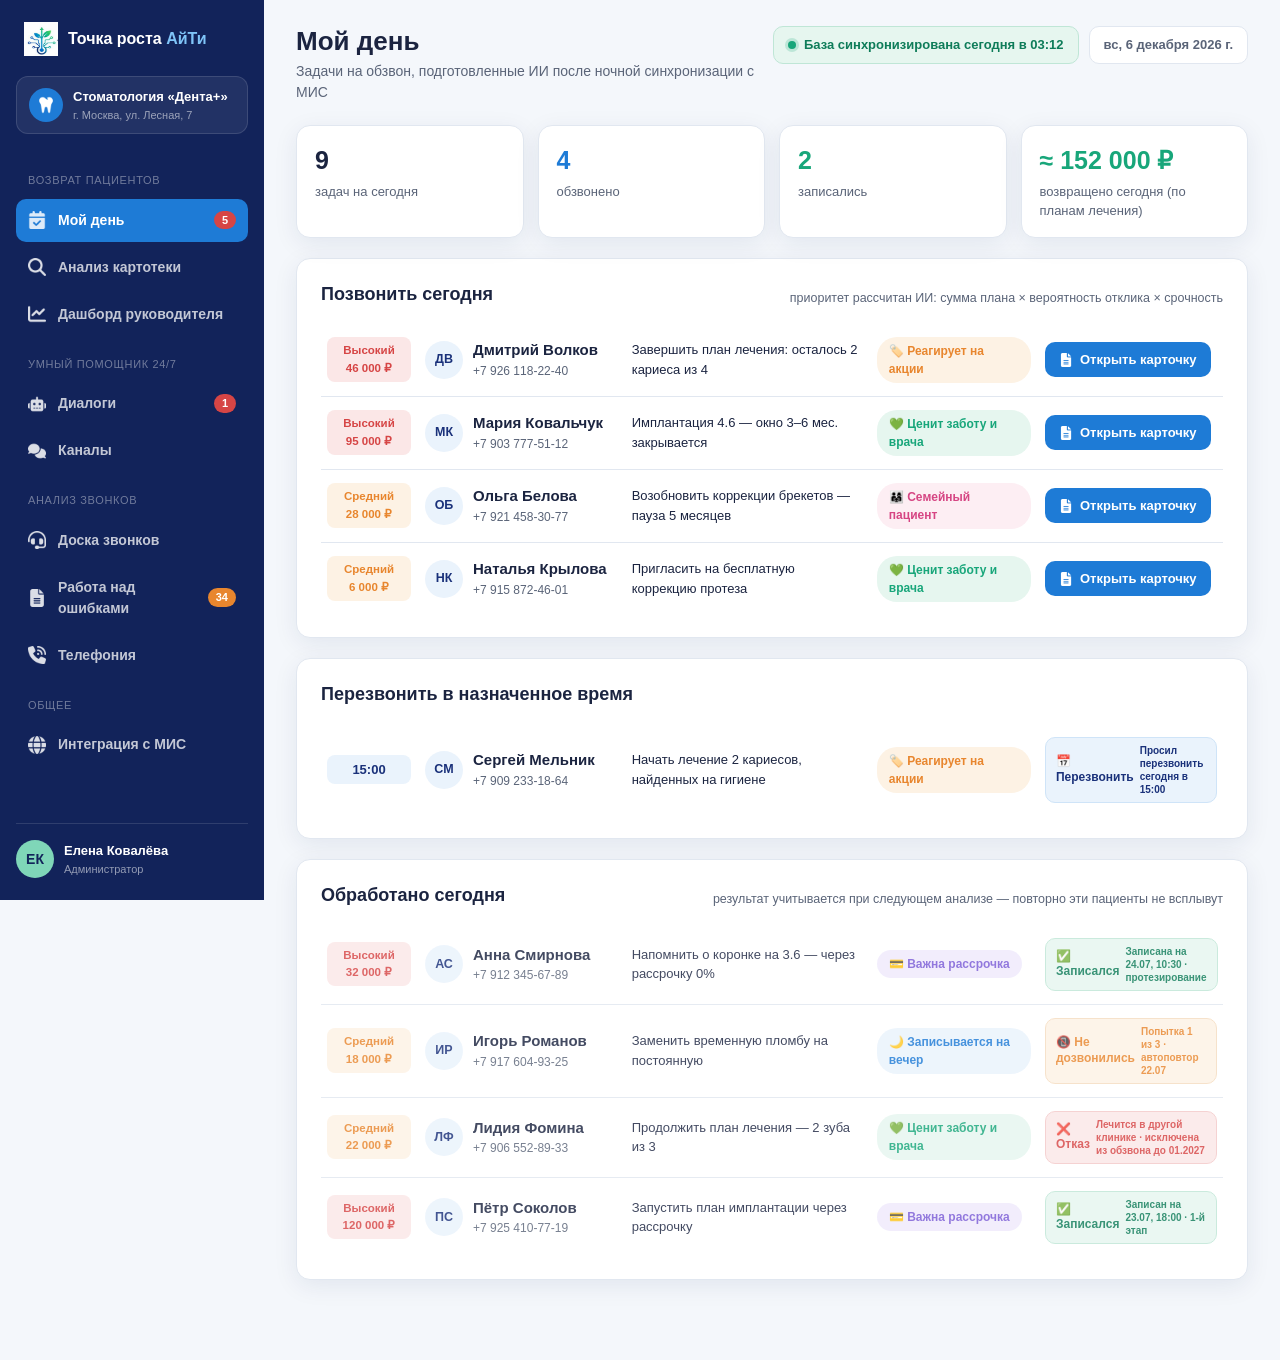
==== commit 9b4ee140: "Модуль «Анализ звонков»: доска, разбор звонка, работа над ошибками, телефония - Доска звонков: интег" ====
--- a/app.html
+++ b/app.html
@@ -53,14 +53,25 @@
         <span>Каналы</span>
       </a>
 
+      <div class="side-divider">Анализ звонков</div>
+      <a href="#" class="side-link" data-screen="calls">
+        <img src="assets/icons/headset.png" alt="">
+        <span>Доска звонков</span>
+      </a>
+      <a href="#" class="side-link" data-screen="mistakes">
+        <img src="assets/icons/doc.png" alt="">
+        <span>Работа над ошибками</span>
+        <b class="side-count side-count-orange" id="navMistCount">34</b>
+      </a>
+      <a href="#" class="side-link" data-screen="telephony">
+        <img src="assets/icons/phone.png" alt="">
+        <span>Телефония</span>
+      </a>
+
       <div class="side-divider">Общее</div>
       <a href="#" class="side-link" data-screen="integration">
         <img src="assets/icons/globe.png" alt="">
         <span>Интеграция с МИС</span>
-      </a>
-      <a href="#" class="side-link side-link-dim">
-        <img src="assets/icons/headset.png" alt="">
-        <span>Анализ звонков</span>
       </a>
     </nav>
 
@@ -348,8 +359,6 @@
       </div>
     </section>
 
-  </main>
-
     <!-- ======== ЭКРАН 5. Умный помощник: диалоги ======== -->
     <section class="screen hidden" id="screen-assistant">
       <header class="topbar">
@@ -457,6 +466,155 @@
         </div>
       </div>
     </section>
+
+    <!-- ======== ЭКРАН 7. Доска звонков ======== -->
+    <section class="screen hidden" id="screen-calls">
+      <header class="topbar">
+        <div>
+          <h1>Анализ звонков</h1>
+          <p class="topbar-sub">ИИ слушает записи из телефонии, оценивает работу администратора и показывает, где потеряли пациента</p>
+        </div>
+        <div class="topbar-right">
+          <div class="sync-chip"><span class="sync-dot"></span>Телефония подключена · Mango Office</div>
+        </div>
+      </header>
+
+      <div class="stats-row">
+        <div class="stat-card"><div class="stat-num">86</div><div class="stat-label">звонков за период</div></div>
+        <div class="stat-card stat-blue"><div class="stat-num">72</div><div class="stat-label">средний балл работы</div></div>
+        <div class="stat-card stat-green"><div class="stat-num">48%</div><div class="stat-label">конверсия в запись</div></div>
+        <div class="stat-card stat-red"><div class="stat-num">39%</div><div class="stat-label">звонков с ошибками</div></div>
+      </div>
+
+      <div class="two-col">
+        <div class="panel">
+          <div class="panel-head"><h2>Средний балл по администраторам</h2></div>
+          <div class="bar-chart" id="callAdminChart"></div>
+        </div>
+        <div class="panel">
+          <div class="panel-head"><h2>Топ ошибок</h2></div>
+          <div class="hbar-chart" id="callErrChart"></div>
+        </div>
+      </div>
+
+      <div class="panel">
+        <div class="panel-head panel-head-split">
+          <h2>Звонки</h2>
+          <div class="list-tabs">
+            <button class="ctab active" data-f="all">Все</button>
+            <button class="ctab" data-f="bad">С ошибками</button>
+            <button class="ctab" data-f="good">Хорошие</button>
+          </div>
+        </div>
+        <div class="call-list" id="callList"></div>
+      </div>
+    </section>
+
+    <!-- ======== ЭКРАН 8. Работа над ошибками ======== -->
+    <section class="screen hidden" id="screen-mistakes">
+      <header class="topbar">
+        <div>
+          <h1>Работа над ошибками</h1>
+          <p class="topbar-sub">Сводка типовых ошибок по всем звонкам — готовый материал для планёрки и обучения администраторов</p>
+        </div>
+        <div class="topbar-right">
+          <button class="btn-primary" id="btnMeeting"><img src="assets/icons/doc.png" alt="">Материал для собрания</button>
+        </div>
+      </header>
+
+      <div class="stats-row">
+        <div class="stat-card stat-red"><div class="stat-num">34</div><div class="stat-label">звонка требуют разбора</div></div>
+        <div class="stat-card"><div class="stat-num">6</div><div class="stat-label">типов повторяющихся ошибок</div></div>
+        <div class="stat-card"><div class="stat-num">«Сразу цена»</div><div class="stat-label">самая частая ошибка</div></div>
+        <div class="stat-card stat-green"><div class="stat-num">+11 баллов</div><div class="stat-label">потенциал после разбора</div></div>
+      </div>
+
+      <div class="two-col">
+        <div class="panel">
+          <div class="panel-head"><h2>Топ ошибок за период</h2></div>
+          <div class="hbar-chart" id="mistErrChart"></div>
+        </div>
+        <div class="panel">
+          <div class="panel-head"><h2>По администраторам</h2></div>
+          <table class="admin-table">
+            <thead><tr><th>Администратор</th><th>Звонков</th><th>Балл</th><th>Главная ошибка</th></tr></thead>
+            <tbody>
+              <tr><td><span class="mini-avatar">ЕК</span>Елена Ковалёва</td><td>44</td><td><span class="score-badge score-good">81</span></td><td>Иногда не отрабатывает «дорого»</td></tr>
+              <tr><td><span class="mini-avatar mini-avatar2">ИС</span>Ирина Соловьёва</td><td>42</td><td><span class="score-badge score-mid">64</span></td><td>Сразу цена без выявления потребности</td></tr>
+            </tbody>
+          </table>
+        </div>
+      </div>
+
+      <div class="panel">
+        <div class="panel-head"><h2>Разбор типовых ошибок</h2></div>
+        <div id="mistCards"></div>
+      </div>
+
+      <div class="meeting-box">
+        <div class="meeting-title">📋 Повестка планёрки — предлагает ИИ</div>
+        <ol class="meeting-list">
+          <li>Стандарт приветствия: «Стоматология “Дента+”, администратор [имя], здравствуйте!» — отработать на 5 звонках.</li>
+          <li>Правило «сначала потребность, потом цена»: 2–3 вопроса перед озвучиванием стоимости.</li>
+          <li>Работа с «дорого»: ценность → рассрочка 0% → приглашение на бесплатный осмотр.</li>
+          <li>Обязательное закрытие: предложить два конкретных окна и записать.</li>
+          <li>Разбор эталонного звонка Елены (92 балла) — как ориентир.</li>
+        </ol>
+      </div>
+    </section>
+
+    <!-- ======== ЭКРАН 9. Телефония ======== -->
+    <section class="screen hidden" id="screen-telephony">
+      <header class="topbar">
+        <div>
+          <h1>Телефония</h1>
+          <p class="topbar-sub">Записи звонков поступают из АТС автоматически и сразу уходят на анализ — ничего не нужно загружать вручную</p>
+        </div>
+      </header>
+
+      <div class="panel">
+        <div class="integration-head">
+          <div class="int-sys">
+            <div class="int-logo">АТС</div>
+            <div>
+              <div class="int-name">Mango Office · подключено по API</div>
+              <div class="int-sub">получение записей входящих и исходящих звонков</div>
+            </div>
+          </div>
+          <div class="int-status"><span class="sync-dot"></span>Подключено</div>
+          <button class="btn-primary" id="btnSyncTel"><img src="assets/icons/bolt.png" alt="">Синхронизировать сейчас</button>
+        </div>
+
+        <div class="int-grid">
+          <div class="int-cell"><div class="int-num">2</div><div class="int-label">номера</div></div>
+          <div class="int-cell"><div class="int-num">3 480</div><div class="int-label">звонков / мес</div></div>
+          <div class="int-cell"><div class="int-num">86</div><div class="int-label">проанализировано сегодня</div></div>
+          <div class="int-cell"><div class="int-num">100%</div><div class="int-label">запись разговоров</div></div>
+          <div class="int-cell"><div class="int-num">72</div><div class="int-label">средний балл</div></div>
+        </div>
+
+        <div class="int-settings">
+          <div class="int-setting"><b>Анализировать:</b> входящие и исходящие звонки</div>
+          <div class="int-setting"><b>Минимальная длительность для разбора:</b> 30 секунд</div>
+          <div class="int-setting"><b>Авто-анализ новых записей:</b> <span class="toggle on">вкл</span></div>
+          <div class="int-setting"><b>Хранение записей:</b> сервер клиники, доступ по ролям</div>
+        </div>
+      </div>
+
+      <div class="panel">
+        <div class="panel-head"><h2>Журнал загрузки записей</h2></div>
+        <table class="admin-table log-table">
+          <thead><tr><th>Дата</th><th>Результат</th><th>Записей</th><th>Проанализировано</th></tr></thead>
+          <tbody id="telLog">
+            <tr><td>20.07.2026 15:40</td><td><span class="ok-chip">успешно</span></td><td>86 записей</td><td>86 разборов</td></tr>
+            <tr><td>19.07.2026 15:40</td><td><span class="ok-chip">успешно</span></td><td>73 записи</td><td>73 разбора</td></tr>
+            <tr><td>18.07.2026 15:40</td><td><span class="ok-chip">успешно</span></td><td>91 запись</td><td>91 разбор</td></tr>
+          </tbody>
+        </table>
+      </div>
+    </section>
+
+  </main>
 
   <!-- ============ Карточка пациента (на весь экран) ============ -->
   <div class="pmodal hidden" id="pmodal">
@@ -543,6 +701,64 @@
     </div>
   </aside>
 
+  <!-- ============ Разбор звонка (на весь экран) ============ -->
+  <div class="pmodal hidden" id="callmodal">
+    <button class="drawer-close" id="callClose">✕</button>
+    <div class="pmodal-inner">
+
+      <header class="pmodal-head">
+        <div class="p-avatar big" id="callAvatar">?</div>
+        <div class="pmodal-title">
+          <h2 id="callTitle">—</h2>
+          <div class="drawer-phone" id="callMeta">—</div>
+        </div>
+        <div class="call-score-wrap">
+          <div class="call-score-big" id="callScoreBig">0</div>
+          <div class="call-score-cap">балл работы</div>
+        </div>
+      </header>
+
+      <!-- плеер + метрики -->
+      <div class="panel call-player-panel">
+        <div class="player">
+          <button class="player-play">▶</button>
+          <div class="waveform" id="callWave"></div>
+          <div class="player-time" id="callDur">0:00</div>
+        </div>
+        <div class="call-metrics" id="callMetrics"></div>
+      </div>
+
+      <div class="pmodal-grid">
+        <div class="pmodal-col">
+          <div class="drawer-section">
+            <h3><img src="assets/icons/chat.png" alt="" class="ico-mini">Транскрипт с разметкой ИИ</h3>
+            <div class="transcript" id="callTranscript"></div>
+          </div>
+        </div>
+
+        <div class="pmodal-col">
+          <div class="drawer-section">
+            <h3><img src="assets/icons/check.png" alt="" class="ico-mini">Оценка по критериям</h3>
+            <div class="criteria" id="callCriteria"></div>
+          </div>
+          <div class="drawer-section">
+            <h3><img src="assets/icons/chart.png" alt="" class="ico-mini">Движение по воронке</h3>
+            <div class="funnel-steps" id="callFunnel"></div>
+          </div>
+          <div class="drawer-section">
+            <h3><img src="assets/icons/heart.png" alt="" class="ico-mini">Настроение клиента</h3>
+            <div class="sentiment-track" id="callSent"></div>
+          </div>
+          <div class="drawer-section">
+            <h3><img src="assets/icons/bolt.png" alt="" class="ico-mini">Ошибки и как исправить</h3>
+            <div id="callMistakes"></div>
+          </div>
+        </div>
+      </div>
+
+    </div>
+  </div>
+
 <script src="js/app.js?v=2"></script>
 </body>
 </html>
--- a/css/app.css
+++ b/css/app.css
@@ -99,6 +99,7 @@
 
 /* ---------- Основная область ---------- */
 .main { flex: 1; padding: 26px 32px 60px; max-width: 1200px; }
+.main.main-wide { max-width: none; }
 
 .topbar { display: flex; justify-content: space-between; align-items: flex-start; margin-bottom: 22px; gap: 14px; }
 .topbar h1 { font-size: 26px; line-height: 1.2; }
@@ -722,7 +723,7 @@
 .cc-newnote { font-size: 13px; color: var(--ink-soft); line-height: 1.5; }
 
 /* ---------- Каналы ---------- */
-.channel-grid { display: grid; grid-template-columns: repeat(2, 1fr); gap: 16px; margin-bottom: 20px; }
+.channel-grid { display: grid; grid-template-columns: repeat(auto-fill, minmax(280px, 1fr)); gap: 16px; margin-bottom: 20px; }
 .channel-card {
   background: var(--card); border: 1px solid var(--line);
   border-radius: var(--radius); box-shadow: var(--shadow); padding: 20px 22px;
@@ -755,6 +756,168 @@
 .bot-set > span { color: var(--ink-soft); }
 .bot-set > b { text-align: right; }
 
+.side-count-orange { background: var(--orange); }
+
+/* ---------- Анализ звонков: доска ---------- */
+.score-badge { font-weight: 700; border-radius: 8px; padding: 3px 9px; font-size: 14px; display: inline-block; }
+.score-good { background: #e6f6ef; color: #0e7c59; }
+.score-mid  { background: var(--orange-bg); color: var(--orange); }
+.score-bad  { background: var(--red-bg); color: var(--red); }
+
+.sent-chip { display: inline-flex; align-items: center; font-size: 12px; font-weight: 700; border-radius: 20px; padding: 4px 10px; white-space: nowrap; }
+.sent-pos { background: #e6f6ef; color: #0e7c59; }
+.sent-neu { background: var(--tint); color: var(--blue-deep); }
+.sent-neg { background: var(--red-bg); color: var(--red); }
+
+.ctab {
+  font-family: inherit; font-size: 13px; font-weight: 700;
+  border: 1px solid var(--line); background: #fff; color: var(--ink-soft);
+  border-radius: 20px; padding: 8px 16px; cursor: pointer;
+}
+.ctab.active { background: var(--tint); border-color: var(--blue); color: var(--blue-deep); }
+
+.call-list { display: flex; flex-direction: column; }
+.call-row {
+  display: grid;
+  grid-template-columns: 44px 1.15fr 1.15fr 92px 58px 1.5fr 104px;
+  gap: 12px; align-items: center;
+  padding: 13px 6px; border-top: 1px solid var(--line);
+}
+.call-row:first-child { border-top: 0; }
+.call-play {
+  width: 40px; height: 40px; border-radius: 50%; border: 1px solid var(--line);
+  background: #fff; color: var(--blue); font-size: 13px; cursor: pointer;
+  display: flex; align-items: center; justify-content: center;
+}
+.call-play:hover { background: var(--tint); border-color: var(--blue); }
+.call-admin { display: flex; align-items: center; gap: 10px; }
+.call-admin .p-avatar { width: 36px; height: 36px; font-size: 12px; }
+.call-who-name { font-size: 14px; font-weight: 700; }
+.call-who-sub { font-size: 12px; color: var(--ink-soft); }
+.call-tags { display: flex; flex-wrap: wrap; gap: 5px; }
+.call-tag {
+  font-size: 11px; font-weight: 700; border-radius: 6px; padding: 3px 8px; white-space: nowrap;
+}
+.tag-bad  { background: var(--red-bg); color: var(--red); }
+.tag-warn { background: var(--orange-bg); color: var(--orange); }
+.tag-good { background: #e6f6ef; color: #0e7c59; }
+.call-open {
+  font-family: inherit; font-size: 13px; font-weight: 700;
+  background: var(--blue); color: #fff; border: 0; cursor: pointer;
+  border-radius: 10px; padding: 9px 14px; white-space: nowrap;
+}
+.call-open:hover { background: var(--blue-deep); }
+
+/* ---------- Разбор звонка ---------- */
+.call-score-wrap { text-align: center; margin-right: 40px; }
+.call-score-big { font-size: 34px; font-weight: 700; line-height: 1; }
+.call-score-cap { font-size: 11px; color: var(--ink-soft); text-transform: uppercase; letter-spacing: .04em; margin-top: 3px; }
+
+.call-player-panel { padding: 16px 20px; }
+.player { display: flex; align-items: center; gap: 14px; }
+.player-play {
+  width: 44px; height: 44px; border-radius: 50%; flex-shrink: 0;
+  background: var(--blue); color: #fff; border: 0; cursor: pointer; font-size: 15px;
+}
+.waveform { flex: 1; display: flex; align-items: center; gap: 2px; height: 44px; }
+.waveform span { flex: 1; background: var(--sky); border-radius: 2px; min-width: 2px; }
+.waveform span.played { background: var(--blue); }
+.player-time { font-size: 13px; color: var(--ink-soft); font-variant-numeric: tabular-nums; }
+
+.call-metrics { display: flex; flex-wrap: wrap; gap: 10px; margin-top: 16px; }
+.metric {
+  display: flex; flex-direction: column; gap: 2px;
+  background: var(--bg); border: 1px solid var(--line); border-radius: 10px;
+  padding: 8px 14px; min-width: 120px;
+}
+.metric-val { font-size: 15px; font-weight: 700; }
+.metric-val.ok { color: var(--green); }
+.metric-val.bad { color: var(--red); }
+.metric-label { font-size: 11.5px; color: var(--ink-soft); }
+
+/* транскрипт */
+.transcript { display: flex; flex-direction: column; gap: 10px; max-height: 560px; overflow-y: auto; }
+.tr-line { display: flex; gap: 10px; }
+.tr-who {
+  flex-shrink: 0; width: 62px; font-size: 11px; font-weight: 700;
+  text-transform: uppercase; letter-spacing: .03em; padding-top: 8px;
+}
+.tr-admin .tr-who { color: var(--blue); }
+.tr-client .tr-who { color: var(--ink-soft); }
+.tr-bubble { flex: 1; padding: 9px 13px; border-radius: 10px; font-size: 13.5px; line-height: 1.5; }
+.tr-admin .tr-bubble { background: var(--tint); }
+.tr-client .tr-bubble { background: var(--bg); border: 1px solid var(--line); }
+.tr-bubble .parasite { background: #fde0a3; border-radius: 3px; padding: 0 2px; font-weight: 700; }
+.tr-flag {
+  display: block; margin-top: 5px; font-size: 11.5px; font-weight: 700; color: var(--red);
+}
+.tr-flag.good { color: var(--green); }
+
+/* критерии */
+.criteria { display: flex; flex-direction: column; }
+.crit-row { display: flex; gap: 10px; align-items: flex-start; padding: 8px 0; border-top: 1px solid var(--line); font-size: 13.5px; }
+.crit-row:first-child { border-top: 0; }
+.crit-mark {
+  width: 20px; height: 20px; border-radius: 50%; flex-shrink: 0; margin-top: 1px;
+  display: flex; align-items: center; justify-content: center; font-size: 11px; font-weight: 700; color: #fff;
+}
+.crit-ok   .crit-mark { background: var(--green); }
+.crit-no   .crit-mark { background: var(--red); }
+.crit-part .crit-mark { background: var(--orange); }
+.crit-main { flex: 1; }
+.crit-name { font-weight: 700; }
+.crit-note { font-size: 12px; color: var(--ink-soft); margin-top: 1px; }
+
+/* воронка звонка — горизонтальный степпер */
+.funnel-steps { display: flex; gap: 6px; }
+.fstep { flex: 1; text-align: center; }
+.fstep-bar { height: 6px; border-radius: 4px; background: var(--line); margin-bottom: 6px; }
+.fstep.done .fstep-bar { background: var(--green); }
+.fstep.part .fstep-bar { background: var(--orange); }
+.fstep.skip .fstep-bar { background: var(--red); }
+.fstep-name { font-size: 11px; color: var(--ink-soft); line-height: 1.2; }
+.fstep.done .fstep-name { color: var(--ink); font-weight: 700; }
+.fstep.skip .fstep-name { color: var(--red); font-weight: 700; }
+
+/* настроение */
+.sentiment-track { display: flex; align-items: center; gap: 10px; font-size: 13px; }
+.sentiment-track .sent-chip { flex-shrink: 0; }
+.sent-arrow { flex: 1; height: 4px; border-radius: 4px; background: linear-gradient(90deg, var(--sky), var(--red)); }
+.sent-arrow.up { background: linear-gradient(90deg, var(--line), var(--green)); }
+
+/* ошибки → как исправить */
+.fix-card {
+  border: 1px solid var(--line); border-radius: 10px; overflow: hidden; margin-bottom: 10px;
+}
+.fix-problem { background: var(--red-bg); padding: 9px 13px; font-size: 13px; }
+.fix-problem b { color: var(--red); }
+.fix-how { padding: 9px 13px; font-size: 13px; }
+.fix-how b { color: var(--green); }
+.fix-empty {
+  background: #e6f6ef; border: 1px solid #bfe6d6; color: #0e7c59;
+  border-radius: 10px; padding: 12px 14px; font-size: 13.5px; font-weight: 600;
+}
+
+/* ---------- Работа над ошибками ---------- */
+.mist-card {
+  border: 1px solid var(--line); border-radius: 12px; padding: 16px 18px; margin-bottom: 14px;
+}
+.mist-card:last-child { margin-bottom: 0; }
+.mist-head { display: flex; align-items: center; justify-content: space-between; gap: 12px; margin-bottom: 10px; }
+.mist-name { font-size: 15px; font-weight: 700; }
+.mist-count { font-size: 12px; font-weight: 700; background: var(--red-bg); color: var(--red); border-radius: 20px; padding: 3px 12px; white-space: nowrap; }
+.mist-example { background: var(--bg); border-left: 3px solid var(--red); border-radius: 0 8px 8px 0; padding: 8px 12px; font-size: 13px; font-style: italic; color: var(--ink-soft); margin-bottom: 10px; }
+.mist-row { display: flex; gap: 8px; font-size: 13px; margin-bottom: 6px; }
+.mist-row .mist-k { font-weight: 700; flex-shrink: 0; }
+.mist-row.bad .mist-k { color: var(--red); }
+.mist-row.good .mist-k { color: var(--green); }
+.mist-who { font-size: 12px; color: var(--ink-soft); margin-top: 8px; }
+
+.meeting-box { background: var(--navy-deep); color: #fff; border-radius: var(--radius); padding: 22px 26px; }
+.meeting-title { font-size: 16px; font-weight: 700; margin-bottom: 12px; }
+.meeting-list { padding-left: 20px; display: flex; flex-direction: column; gap: 8px; font-size: 14px; }
+.meeting-list li { line-height: 1.45; }
+
 @media (max-width: 1080px) {
   .two-col { grid-template-columns: 1fr; }
   .int-grid { grid-template-columns: repeat(3, 1fr); }
